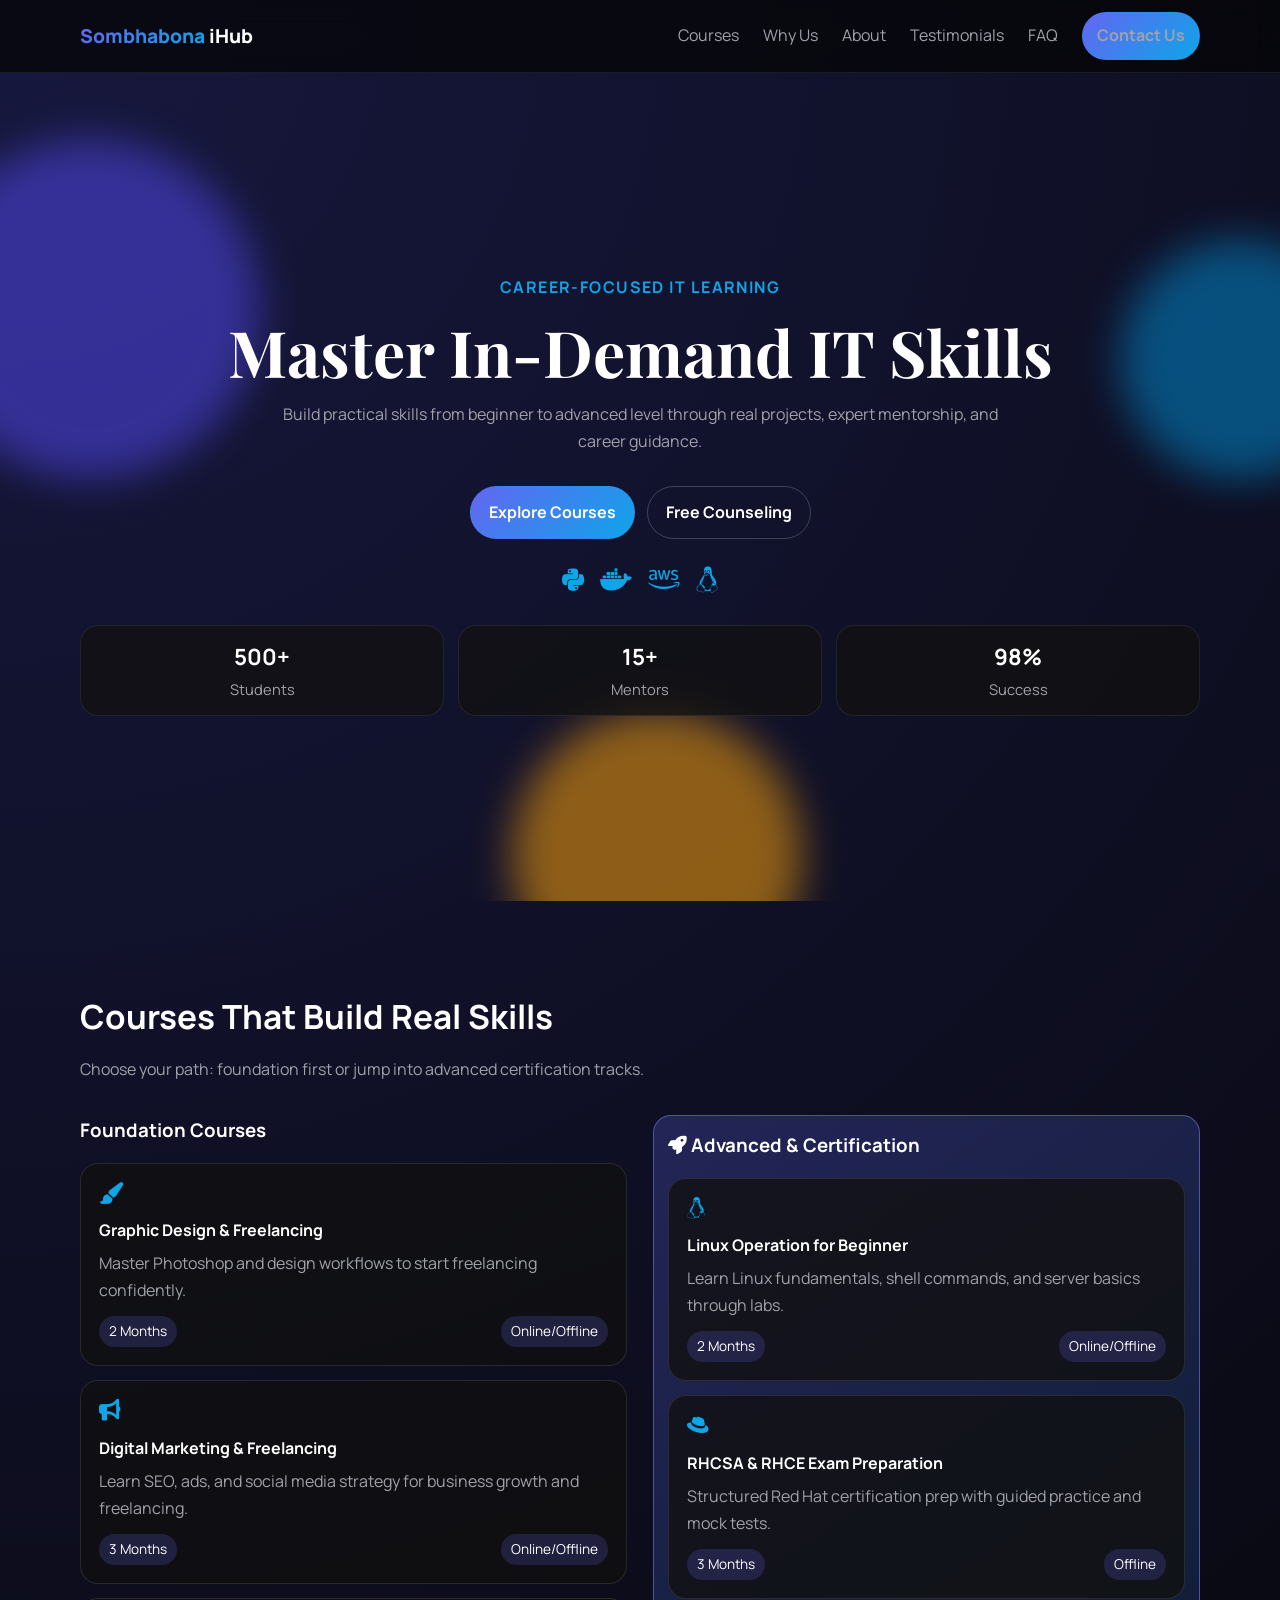
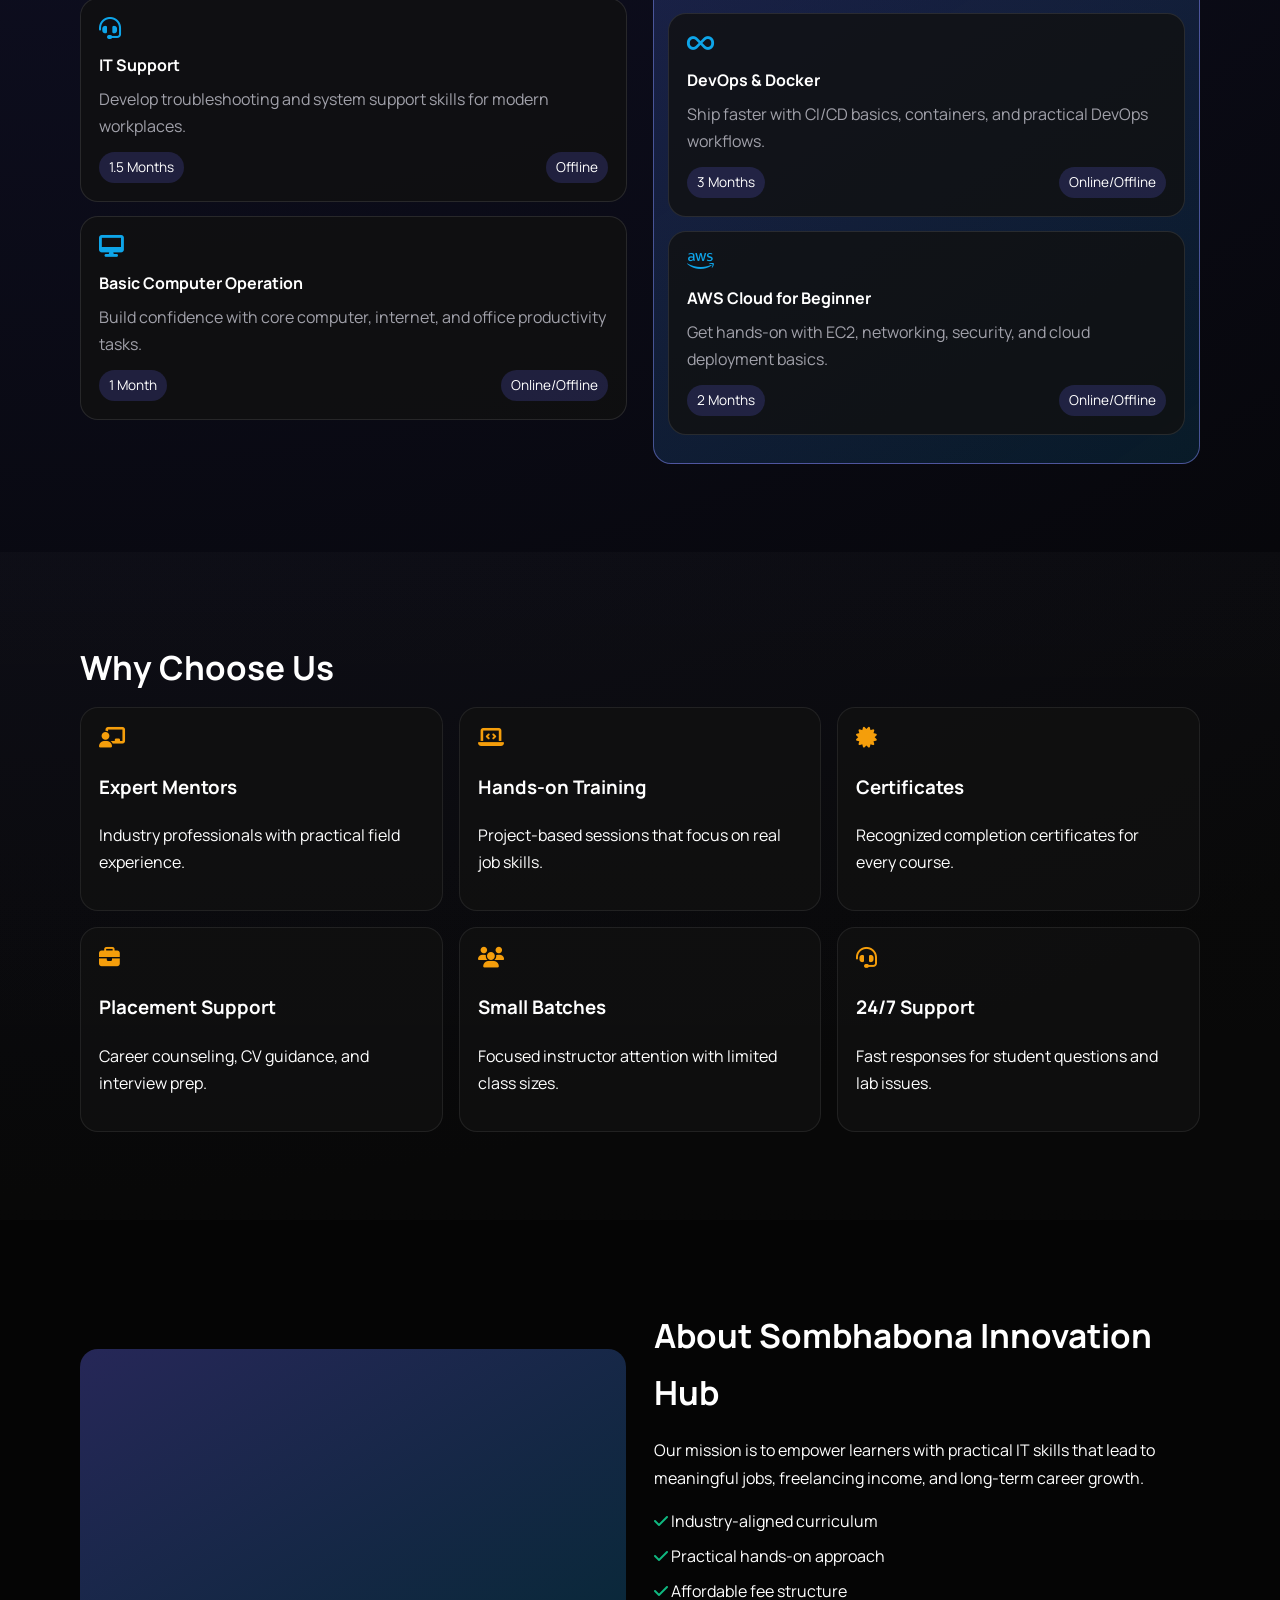
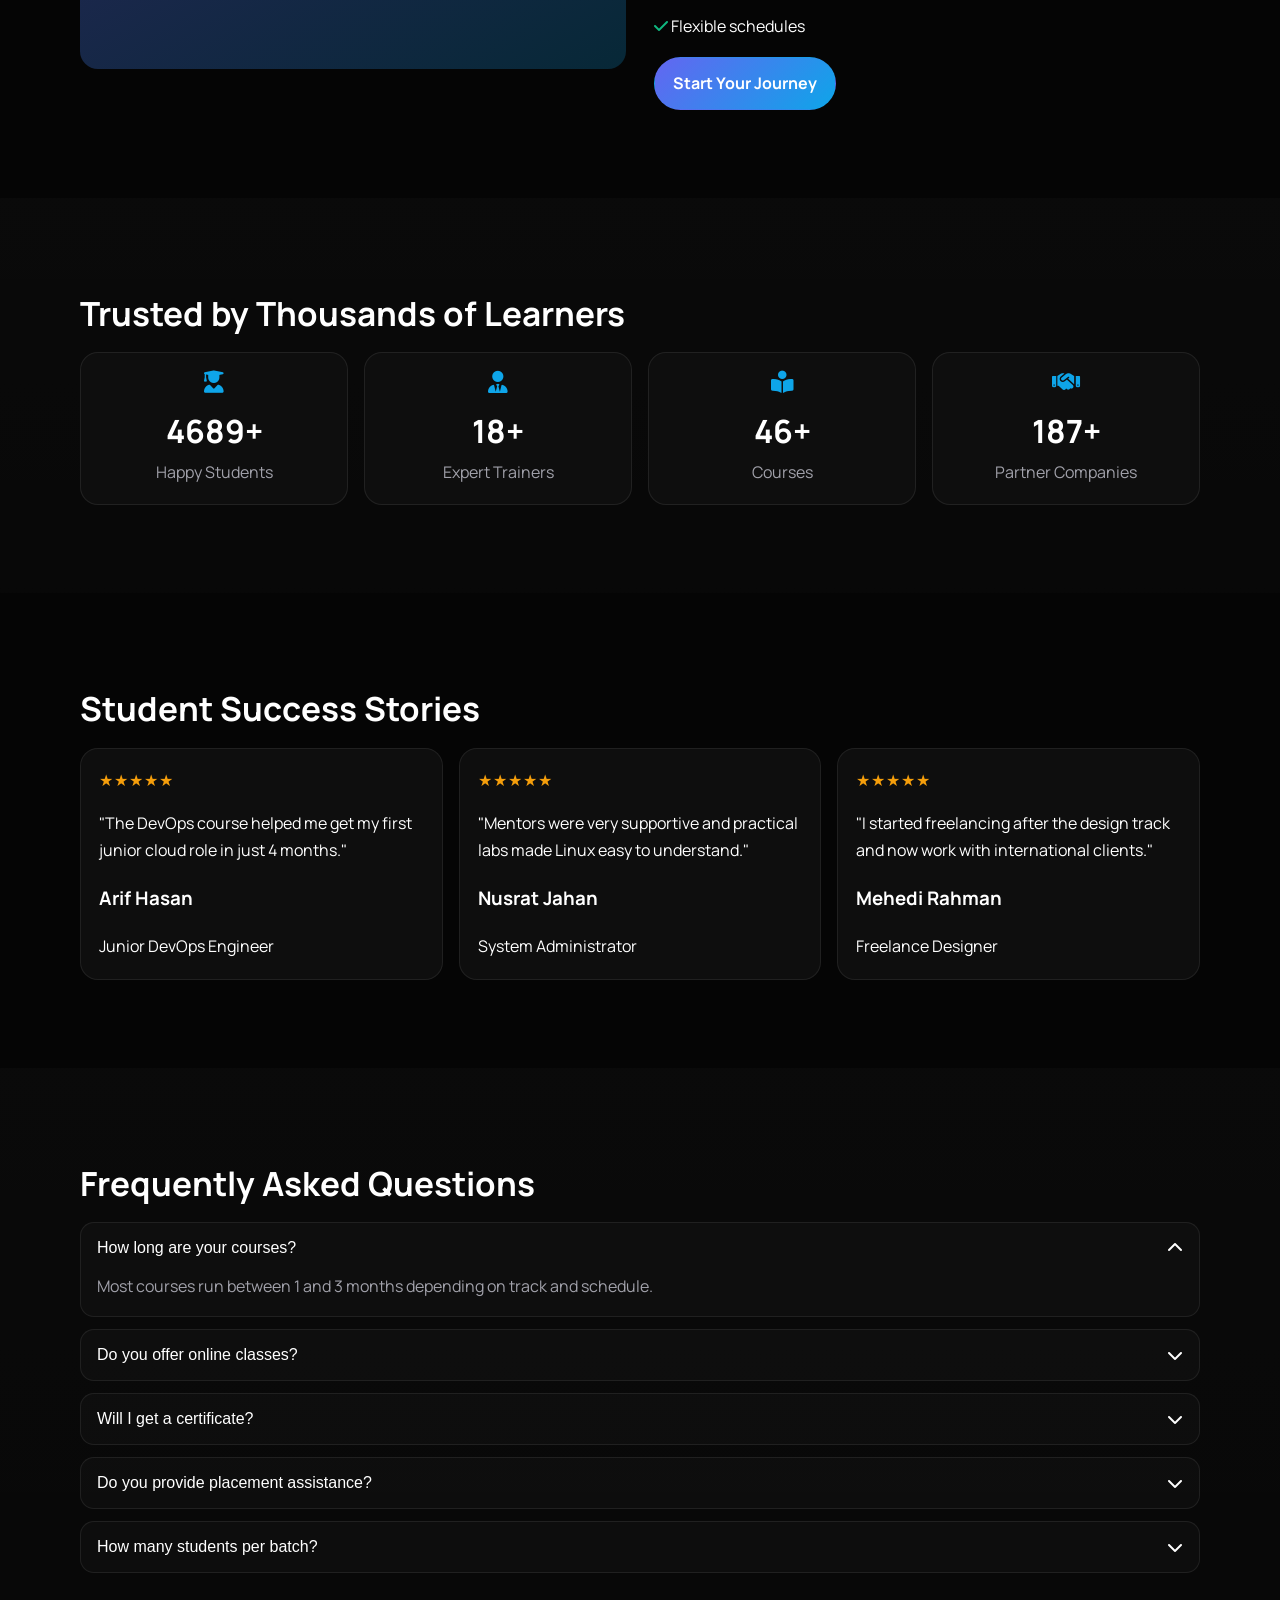
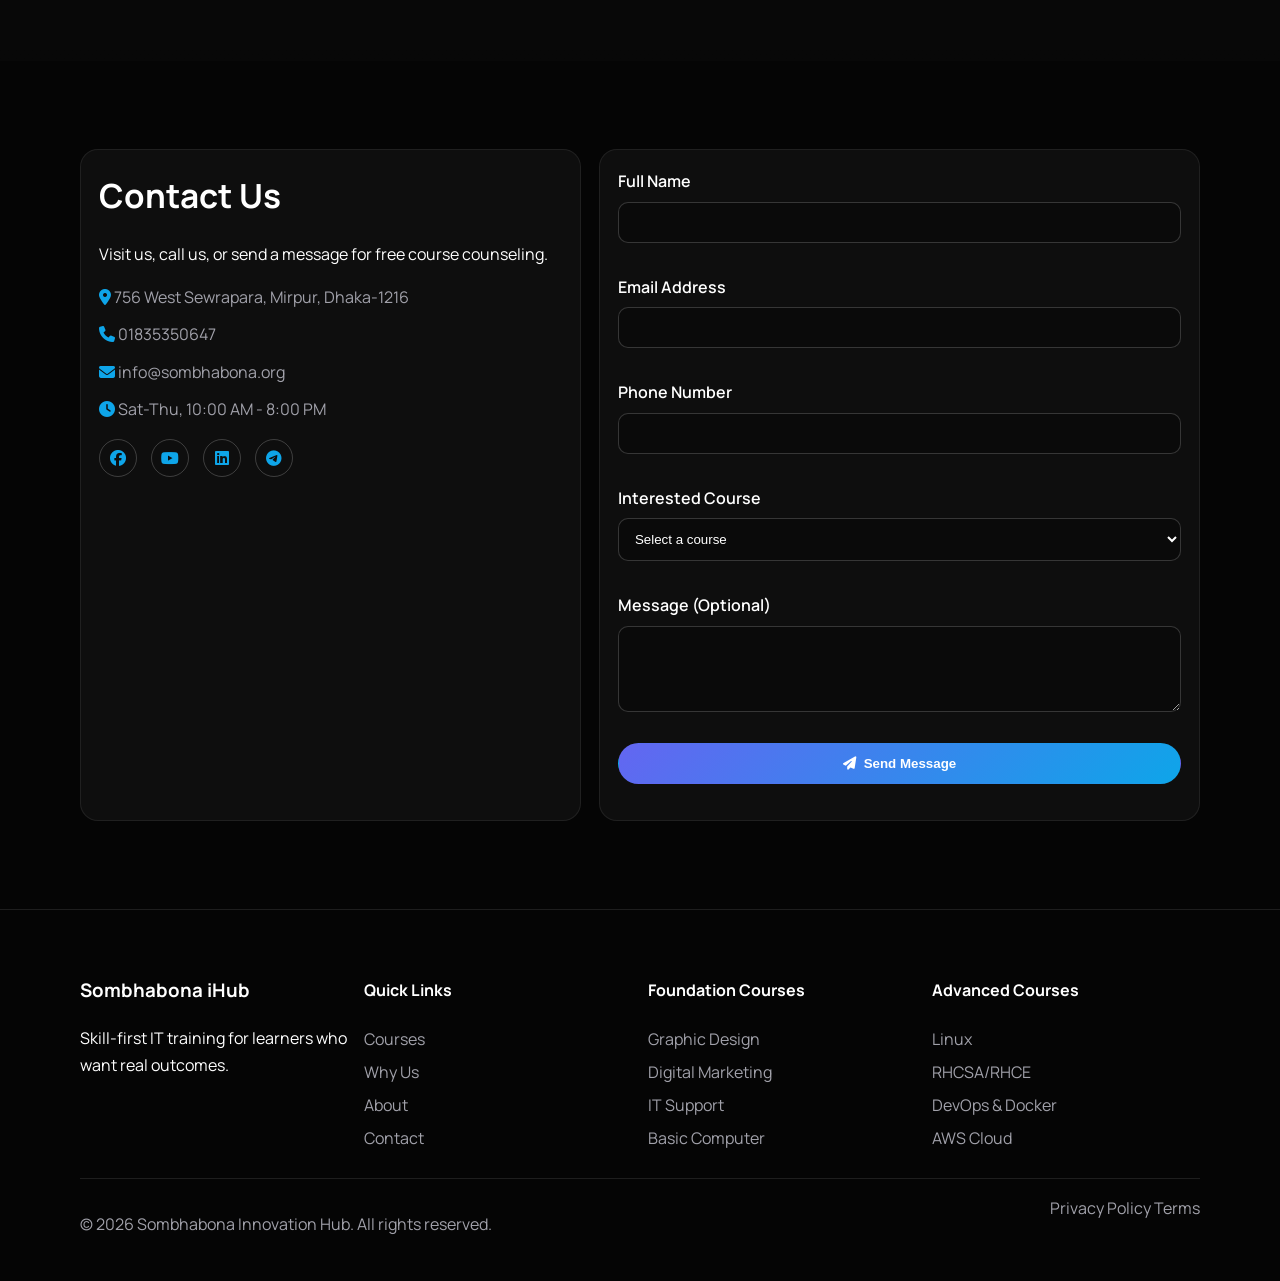
==== index.html @ c7413fd0 "Initial commit - Sombhabona Innovation Hub website" ====
<!DOCTYPE html>
<html lang="en">
  <head>
    <meta charset="UTF-8" />
    <meta name="viewport" content="width=device-width, initial-scale=1.0" />
    <title>Sombhabona Innovation Hub</title>
    <meta
      name="description"
      content="Sombhabona Innovation Hub offers foundation and advanced IT training courses with hands-on mentorship, certificates, and career support."
    />
    <meta
      name="keywords"
      content="IT training, devops course, docker course, linux, RHCSA, RHCE, AWS beginner, digital marketing, graphic design"
    />
    <meta property="og:title" content="Sombhabona Innovation Hub" />
    <meta
      property="og:description"
      content="Master in-demand IT skills with practical training and expert mentors."
    />
    <meta property="og:type" content="website" />
    <link rel="preconnect" href="https://fonts.googleapis.com" />
    <link rel="preconnect" href="https://fonts.gstatic.com" crossorigin />
    <link
      href="https://fonts.googleapis.com/css2?family=Manrope:wght@400;500;600;700;800&family=Playfair+Display:wght@700&display=swap"
      rel="stylesheet"
    />
    <link
      rel="stylesheet"
      href="https://cdnjs.cloudflare.com/ajax/libs/font-awesome/6.5.2/css/all.min.css"
      referrerpolicy="no-referrer"
    />
    <link rel="stylesheet" href="styles.css" />
  </head>
  <body>
    <a class="skip-link" href="#main-content">Skip to content</a>

    <header class="site-header" id="top">
      <nav class="navbar container" aria-label="Main navigation">
        <a class="logo" href="#top">
          <span>Sombhabona</span> iHub
        </a>

        <button class="menu-toggle" aria-label="Open menu" aria-expanded="false" aria-controls="site-menu">
          <span></span><span></span><span></span>
        </button>

        <ul class="nav-links" id="site-menu">
          <li><a href="#courses">Courses</a></li>
          <li><a href="#features">Why Us</a></li>
          <li><a href="#about">About</a></li>
          <li><a href="#testimonials">Testimonials</a></li>
          <li><a href="#faq">FAQ</a></li>
          <li><a href="#contact" class="btn btn-small">Contact Us</a></li>
        </ul>
      </nav>
    </header>

    <main id="main-content">
      <section class="hero section">
        <div class="orb orb-a"></div>
        <div class="orb orb-b"></div>
        <div class="orb orb-c"></div>

        <div class="container hero-content reveal">
          <p class="eyebrow">Career-Focused IT Learning</p>
          <h1>Master In-Demand IT Skills</h1>
          <p class="hero-text">
            Build practical skills from beginner to advanced level through real projects,
            expert mentorship, and career guidance.
          </p>

          <div class="hero-actions">
            <a href="#courses" class="btn">Explore Courses</a>
            <a href="#contact" class="btn btn-ghost">Free Counseling</a>
          </div>

          <div class="hero-icons" aria-hidden="true">
            <i class="fa-brands fa-python"></i>
            <i class="fa-brands fa-docker"></i>
            <i class="fa-brands fa-aws"></i>
            <i class="fa-brands fa-linux"></i>
          </div>

          <div class="stats-strip">
            <article><strong>500+</strong><span>Students</span></article>
            <article><strong>15+</strong><span>Mentors</span></article>
            <article><strong>98%</strong><span>Success</span></article>
          </div>
        </div>
      </section>

      <section id="courses" class="section">
        <div class="container reveal">
          <h2 class="section-title">Courses That Build Real Skills</h2>
          <p class="section-subtitle">Choose your path: foundation first or jump into advanced certification tracks.</p>

          <div class="course-grid">
            <div class="course-column">
              <h3>Foundation Courses</h3>

              <article class="course-card">
                <i class="fa-solid fa-paintbrush"></i>
                <h4>Graphic Design & Freelancing</h4>
                <p>Master Photoshop and design workflows to start freelancing confidently.</p>
                <div class="meta"><span>2 Months</span><span>Online/Offline</span></div>
              </article>

              <article class="course-card">
                <i class="fa-solid fa-bullhorn"></i>
                <h4>Digital Marketing & Freelancing</h4>
                <p>Learn SEO, ads, and social media strategy for business growth and freelancing.</p>
                <div class="meta"><span>3 Months</span><span>Online/Offline</span></div>
              </article>

              <article class="course-card">
                <i class="fa-solid fa-headset"></i>
                <h4>IT Support</h4>
                <p>Develop troubleshooting and system support skills for modern workplaces.</p>
                <div class="meta"><span>1.5 Months</span><span>Offline</span></div>
              </article>

              <article class="course-card">
                <i class="fa-solid fa-desktop"></i>
                <h4>Basic Computer Operation</h4>
                <p>Build confidence with core computer, internet, and office productivity tasks.</p>
                <div class="meta"><span>1 Month</span><span>Online/Offline</span></div>
              </article>
            </div>

            <div class="course-column premium">
              <h3><i class="fa-solid fa-rocket"></i> Advanced & Certification</h3>

              <article class="course-card">
                <i class="fa-brands fa-linux"></i>
                <h4>Linux Operation for Beginner</h4>
                <p>Learn Linux fundamentals, shell commands, and server basics through labs.</p>
                <div class="meta"><span>2 Months</span><span>Online/Offline</span></div>
              </article>

              <article class="course-card">
                <i class="fa-brands fa-redhat"></i>
                <h4>RHCSA & RHCE Exam Preparation</h4>
                <p>Structured Red Hat certification prep with guided practice and mock tests.</p>
                <div class="meta"><span>3 Months</span><span>Offline</span></div>
              </article>

              <article class="course-card">
                <i class="fa-solid fa-infinity"></i>
                <h4>DevOps & Docker</h4>
                <p>Ship faster with CI/CD basics, containers, and practical DevOps workflows.</p>
                <div class="meta"><span>3 Months</span><span>Online/Offline</span></div>
              </article>

              <article class="course-card">
                <i class="fa-brands fa-aws"></i>
                <h4>AWS Cloud for Beginner</h4>
                <p>Get hands-on with EC2, networking, security, and cloud deployment basics.</p>
                <div class="meta"><span>2 Months</span><span>Online/Offline</span></div>
              </article>
            </div>
          </div>
        </div>
      </section>

      <section id="features" class="section section-alt">
        <div class="container reveal">
          <h2 class="section-title">Why Choose Us</h2>
          <div class="feature-grid">
            <article class="feature-card"><i class="fa-solid fa-chalkboard-user"></i><h3>Expert Mentors</h3><p>Industry professionals with practical field experience.</p></article>
            <article class="feature-card"><i class="fa-solid fa-laptop-code"></i><h3>Hands-on Training</h3><p>Project-based sessions that focus on real job skills.</p></article>
            <article class="feature-card"><i class="fa-solid fa-certificate"></i><h3>Certificates</h3><p>Recognized completion certificates for every course.</p></article>
            <article class="feature-card"><i class="fa-solid fa-briefcase"></i><h3>Placement Support</h3><p>Career counseling, CV guidance, and interview prep.</p></article>
            <article class="feature-card"><i class="fa-solid fa-users"></i><h3>Small Batches</h3><p>Focused instructor attention with limited class sizes.</p></article>
            <article class="feature-card"><i class="fa-solid fa-headset"></i><h3>24/7 Support</h3><p>Fast responses for student questions and lab issues.</p></article>
          </div>
        </div>
      </section>

      <section id="about" class="section">
        <div class="container about-grid reveal">
          <div class="about-media" aria-hidden="true">
            <div class="about-block"></div>
          </div>
          <div>
            <h2 class="section-title">About Sombhabona Innovation Hub</h2>
            <p>
              Our mission is to empower learners with practical IT skills that lead to
              meaningful jobs, freelancing income, and long-term career growth.
            </p>
            <ul class="checks">
              <li><i class="fa-solid fa-check"></i> Industry-aligned curriculum</li>
              <li><i class="fa-solid fa-check"></i> Practical hands-on approach</li>
              <li><i class="fa-solid fa-check"></i> Affordable fee structure</li>
              <li><i class="fa-solid fa-check"></i> Flexible schedules</li>
            </ul>
            <a href="#contact" class="btn">Start Your Journey</a>
          </div>
        </div>
      </section>

      <section class="section section-alt">
        <div class="container reveal">
          <h2 class="section-title">Trusted by Thousands of Learners</h2>
          <div class="counter-grid">
            <article><i class="fa-solid fa-user-graduate"></i><strong data-target="5000">0</strong><span>Happy Students</span></article>
            <article><i class="fa-solid fa-user-tie"></i><strong data-target="20">0</strong><span>Expert Trainers</span></article>
            <article><i class="fa-solid fa-book-open-reader"></i><strong data-target="50">0</strong><span>Courses</span></article>
            <article><i class="fa-solid fa-handshake"></i><strong data-target="200">0</strong><span>Partner Companies</span></article>
          </div>
        </div>
      </section>

      <section id="testimonials" class="section">
        <div class="container reveal">
          <h2 class="section-title">Student Success Stories</h2>
          <div class="testimonial-grid">
            <article class="testimonial-card">
              <div class="stars">★★★★★</div>
              <p>"The DevOps course helped me get my first junior cloud role in just 4 months."</p>
              <h3>Arif Hasan</h3>
              <span>Junior DevOps Engineer</span>
            </article>
            <article class="testimonial-card">
              <div class="stars">★★★★★</div>
              <p>"Mentors were very supportive and practical labs made Linux easy to understand."</p>
              <h3>Nusrat Jahan</h3>
              <span>System Administrator</span>
            </article>
            <article class="testimonial-card">
              <div class="stars">★★★★★</div>
              <p>"I started freelancing after the design track and now work with international clients."</p>
              <h3>Mehedi Rahman</h3>
              <span>Freelance Designer</span>
            </article>
          </div>
        </div>
      </section>

      <section id="faq" class="section section-alt">
        <div class="container reveal">
          <h2 class="section-title">Frequently Asked Questions</h2>
          <div class="faq-list">
            <article class="faq-item open">
              <button class="faq-question" aria-expanded="true">How long are your courses?<i class="fa-solid fa-chevron-down"></i></button>
              <div class="faq-answer"><p>Most courses run between 1 and 3 months depending on track and schedule.</p></div>
            </article>
            <article class="faq-item">
              <button class="faq-question" aria-expanded="false">Do you offer online classes?<i class="fa-solid fa-chevron-down"></i></button>
              <div class="faq-answer"><p>Yes. Most courses are available in both online and offline modes.</p></div>
            </article>
            <article class="faq-item">
              <button class="faq-question" aria-expanded="false">Will I get a certificate?<i class="fa-solid fa-chevron-down"></i></button>
              <div class="faq-answer"><p>Yes, every learner receives a course completion certificate.</p></div>
            </article>
            <article class="faq-item">
              <button class="faq-question" aria-expanded="false">Do you provide placement assistance?<i class="fa-solid fa-chevron-down"></i></button>
              <div class="faq-answer"><p>Yes. We provide career mentoring, CV help, and interview preparation.</p></div>
            </article>
            <article class="faq-item">
              <button class="faq-question" aria-expanded="false">How many students per batch?<i class="fa-solid fa-chevron-down"></i></button>
              <div class="faq-answer"><p>We keep small batches so each student gets direct mentor support.</p></div>
            </article>
          </div>
        </div>
      </section>

      <section id="contact" class="section">
        <div class="container contact-grid reveal">
          <aside class="contact-info">
            <h2 class="section-title">Contact Us</h2>
            <p>Visit us, call us, or send a message for free course counseling.</p>
            <ul>
              <li><i class="fa-solid fa-location-dot"></i> 756 West Sewrapara, Mirpur, Dhaka-1216</li>
              <li><i class="fa-solid fa-phone"></i> 01835350647</li>
              <li><i class="fa-solid fa-envelope"></i> info@sombhabona.org</li>
              <li><i class="fa-solid fa-clock"></i> Sat-Thu, 10:00 AM - 8:00 PM</li>
            </ul>
            <div class="socials">
              <a href="#" aria-label="Facebook"><i class="fa-brands fa-facebook"></i></a>
              <a href="#" aria-label="YouTube"><i class="fa-brands fa-youtube"></i></a>
              <a href="#" aria-label="LinkedIn"><i class="fa-brands fa-linkedin"></i></a>
              <a href="#" aria-label="Telegram"><i class="fa-brands fa-telegram"></i></a>
            </div>
          </aside>

          <form id="contactForm" class="contact-form" action="contact.php" method="post" novalidate>
            <div class="field">
              <label for="fullName">Full Name</label>
              <input id="fullName" name="fullName" type="text" required />
              <small class="error"></small>
            </div>

            <div class="field">
              <label for="email">Email Address</label>
              <input id="email" name="email" type="email" required />
              <small class="error"></small>
            </div>

            <div class="field">
              <label for="phone">Phone Number</label>
              <input id="phone" name="phone" type="tel" required />
              <small class="error"></small>
            </div>

            <div class="field">
              <label for="course">Interested Course</label>
              <select id="course" name="course" required>
                <option value="">Select a course</option>
                <optgroup label="Foundation">
                  <option>Graphic Design & Freelancing</option>
                  <option>Digital Marketing & Freelancing</option>
                  <option>IT Support</option>
                  <option>Basic Computer Operation</option>
                </optgroup>
                <optgroup label="Advanced & Certification">
                  <option>Linux Operation for Beginner</option>
                  <option>RHCSA & RHCE Exam Preparation</option>
                  <option>DevOps & Docker</option>
                  <option>AWS Cloud for Beginner</option>
                </optgroup>
              </select>
              <small class="error"></small>
            </div>

            <div class="field">
              <label for="message">Message (Optional)</label>
              <textarea id="message" name="message" rows="4"></textarea>
              <small class="error"></small>
            </div>

            <button type="submit" class="btn submit-btn">
              <i class="fa-solid fa-paper-plane"></i>
              <span>Send Message</span>
            </button>
            <p class="form-status" role="status" aria-live="polite"></p>
          </form>
        </div>
      </section>
    </main>

    <footer class="site-footer">
      <div class="container footer-grid">
        <div>
          <h3>Sombhabona iHub</h3>
          <p>Skill-first IT training for learners who want real outcomes.</p>
        </div>
        <div>
          <h4>Quick Links</h4>
          <a href="#courses">Courses</a><a href="#features">Why Us</a><a href="#about">About</a><a href="#contact">Contact</a>
        </div>
        <div>
          <h4>Foundation Courses</h4>
          <a href="#courses">Graphic Design</a><a href="#courses">Digital Marketing</a><a href="#courses">IT Support</a><a href="#courses">Basic Computer</a>
        </div>
        <div>
          <h4>Advanced Courses</h4>
          <a href="#courses">Linux</a><a href="#courses">RHCSA/RHCE</a><a href="#courses">DevOps & Docker</a><a href="#courses">AWS Cloud</a>
        </div>
      </div>
      <div class="footer-bottom container">
        <p>© 2026 Sombhabona Innovation Hub. All rights reserved.</p>
        <div><a href="#">Privacy Policy</a> <a href="#">Terms</a></div>
      </div>
    </footer>

    <script src="script.js"></script>
  </body>
</html>
---- styles.css ----
:root {
  --primary: #6366f1;
  --primary-light: #818cf8;
  --secondary: #0ea5e9;
  --accent: #f59e0b;
  --bg-dark: #0a0a0a;
  --bg-darker: #050505;
  --bg-card: #111111;
  --text-primary: #ffffff;
  --text-secondary: #a1a1aa;
  --success: #10b981;
  --danger: #ef4444;
  --radius: 18px;
  --shadow: 0 20px 60px rgba(14, 165, 233, 0.15);
}

* {
  box-sizing: border-box;
}

html {
  scroll-behavior: smooth;
}

body {
  margin: 0;
  font-family: "Manrope", sans-serif;
  background: radial-gradient(circle at top left, #17183e 0%, var(--bg-darker) 45%),
    radial-gradient(circle at 80% 20%, #08354a 0%, transparent 40%), var(--bg-dark);
  color: var(--text-primary);
  line-height: 1.7;
}

img {
  max-width: 100%;
}

a {
  color: inherit;
  text-decoration: none;
}

.container {
  width: min(1120px, 92%);
  margin: 0 auto;
}

.section {
  padding: 88px 0;
}

.section-alt {
  background: linear-gradient(180deg, rgba(255, 255, 255, 0.02), rgba(255, 255, 255, 0.01));
}

.section-title {
  font-size: clamp(1.6rem, 2.6vw, 2.6rem);
  margin: 0 0 10px;
}

.section-subtitle {
  color: var(--text-secondary);
  margin: 0 0 32px;
}

.skip-link {
  position: absolute;
  left: -999px;
  top: -999px;
}

.skip-link:focus {
  left: 16px;
  top: 16px;
  background: var(--secondary);
  color: #021018;
  padding: 8px 12px;
  border-radius: 8px;
}

.site-header {
  position: sticky;
  top: 0;
  z-index: 999;
  backdrop-filter: blur(12px);
  background: rgba(5, 5, 5, 0.72);
  border-bottom: 1px solid rgba(255, 255, 255, 0.08);
}

.navbar {
  display: flex;
  justify-content: space-between;
  align-items: center;
  min-height: 72px;
}

.logo {
  font-weight: 800;
  font-size: 1.2rem;
}

.logo span {
  background: linear-gradient(135deg, var(--primary), var(--secondary));
  -webkit-background-clip: text;
  background-clip: text;
  color: transparent;
}

.nav-links {
  list-style: none;
  display: flex;
  gap: 24px;
  align-items: center;
  margin: 0;
  padding: 0;
}

.nav-links a {
  color: var(--text-secondary);
  transition: color 0.25s ease;
}

.nav-links a:hover,
.nav-links a.active {
  color: var(--text-primary);
}

.btn {
  display: inline-flex;
  align-items: center;
  justify-content: center;
  gap: 8px;
  border: 1px solid transparent;
  background: linear-gradient(135deg, var(--primary), var(--secondary));
  color: #fff;
  padding: 12px 18px;
  border-radius: 999px;
  font-weight: 700;
  transition: transform 0.25s ease, box-shadow 0.25s ease;
}

.btn:hover {
  transform: translateY(-2px);
  box-shadow: var(--shadow);
}

.btn-ghost {
  background: transparent;
  border-color: rgba(255, 255, 255, 0.2);
}

.btn-small {
  padding: 9px 14px;
  color: #fff;
}

.menu-toggle {
  display: none;
  flex-direction: column;
  gap: 5px;
  background: none;
  border: 0;
}

.menu-toggle span {
  width: 26px;
  height: 2px;
  background: #fff;
}

.hero {
  position: relative;
  overflow: clip;
  min-height: calc(100vh - 72px);
  display: grid;
  place-items: center;
}

.hero-content {
  text-align: center;
  position: relative;
  z-index: 2;
}

.eyebrow {
  text-transform: uppercase;
  letter-spacing: 0.09em;
  color: var(--secondary);
  font-weight: 700;
}

.hero h1 {
  margin: 0;
  font-size: clamp(2.1rem, 5vw, 4.1rem);
  line-height: 1.1;
  font-family: "Playfair Display", serif;
}

.hero-text {
  max-width: 760px;
  margin: 14px auto 30px;
  color: var(--text-secondary);
}

.hero-actions {
  display: flex;
  justify-content: center;
  flex-wrap: wrap;
  gap: 12px;
}

.hero-icons {
  margin-top: 28px;
  display: inline-flex;
  gap: 16px;
  color: var(--secondary);
  font-size: 1.6rem;
  animation: float 4s ease-in-out infinite;
}

.stats-strip {
  margin-top: 28px;
  display: grid;
  gap: 14px;
  grid-template-columns: repeat(3, minmax(90px, 1fr));
}

.stats-strip article {
  background: rgba(17, 17, 17, 0.78);
  border: 1px solid rgba(255, 255, 255, 0.08);
  border-radius: var(--radius);
  padding: 12px;
}

.stats-strip strong {
  display: block;
  font-size: 1.4rem;
}

.stats-strip span {
  color: var(--text-secondary);
  font-size: 0.92rem;
}

.orb {
  position: absolute;
  border-radius: 999px;
  filter: blur(20px);
  opacity: 0.55;
  pointer-events: none;
}

.orb-a {
  width: 340px;
  height: 340px;
  background: #4f46e5;
  top: 8%;
  left: -80px;
  animation: pulse 7s infinite;
}

.orb-b {
  width: 240px;
  height: 240px;
  background: #0284c7;
  right: -80px;
  top: 20%;
  animation: pulse 8s infinite;
}

.orb-c {
  width: 290px;
  height: 290px;
  background: #f59e0b;
  bottom: -100px;
  left: 40%;
  animation: pulse 9s infinite;
}

.course-grid {
  display: grid;
  gap: 26px;
  grid-template-columns: repeat(2, minmax(0, 1fr));
}

.course-column h3 {
  margin: 0 0 16px;
}

.course-card {
  background: rgba(17, 17, 17, 0.8);
  border: 1px solid rgba(255, 255, 255, 0.1);
  border-radius: var(--radius);
  padding: 18px;
  margin-bottom: 14px;
  transition: transform 0.3s ease, border-color 0.3s ease;
}

.course-card:hover {
  transform: translateY(-5px);
  border-color: rgba(14, 165, 233, 0.7);
}

.course-card i {
  color: var(--secondary);
  font-size: 1.35rem;
}

.course-card h4 {
  margin: 8px 0 6px;
}

.course-card p {
  margin: 0;
  color: var(--text-secondary);
}

.meta {
  margin-top: 12px;
  display: flex;
  justify-content: space-between;
  gap: 10px;
}

.meta span {
  font-size: 0.85rem;
  background: rgba(99, 102, 241, 0.2);
  border-radius: 999px;
  padding: 4px 10px;
}

.premium {
  padding: 14px;
  border-radius: var(--radius);
  background: linear-gradient(145deg, rgba(99, 102, 241, 0.25), rgba(14, 165, 233, 0.12));
  border: 1px solid rgba(129, 140, 248, 0.5);
}

.feature-grid,
.testimonial-grid,
.counter-grid,
.footer-grid {
  display: grid;
  gap: 16px;
}

.feature-grid {
  grid-template-columns: repeat(3, minmax(0, 1fr));
}

.feature-card,
.testimonial-card,
.counter-grid article,
.contact-info,
.contact-form {
  background: rgba(17, 17, 17, 0.8);
  border: 1px solid rgba(255, 255, 255, 0.08);
  border-radius: var(--radius);
  padding: 18px;
}

.feature-card:hover,
.testimonial-card:hover {
  box-shadow: var(--shadow);
  transform: translateY(-4px);
}

.feature-card i {
  color: var(--accent);
  font-size: 1.3rem;
}

.about-grid {
  display: grid;
  gap: 28px;
  grid-template-columns: 1fr 1fr;
  align-items: center;
}

.about-media {
  min-height: 320px;
  border-radius: var(--radius);
  padding: 12px;
  background: linear-gradient(150deg, rgba(99, 102, 241, 0.35), rgba(14, 165, 233, 0.22));
}

.about-block {
  height: 100%;
  border-radius: calc(var(--radius) - 6px);
  background: repeating-linear-gradient(
    45deg,
    rgba(17, 17, 17, 1),
    rgba(17, 17, 17, 1) 20px,
    rgba(9, 9, 9, 1) 20px,
    rgba(9, 9, 9, 1) 40px
  );
}

.checks {
  padding: 0;
  list-style: none;
}

.checks li {
  margin: 8px 0;
}

.checks i {
  color: var(--success);
}

.counter-grid {
  grid-template-columns: repeat(4, minmax(0, 1fr));
}

.counter-grid article {
  text-align: center;
}

.counter-grid i {
  font-size: 1.4rem;
  color: var(--secondary);
}

.counter-grid strong {
  display: block;
  font-size: 2rem;
  margin-top: 6px;
}

.counter-grid span {
  color: var(--text-secondary);
}

.testimonial-grid {
  grid-template-columns: repeat(3, minmax(0, 1fr));
}

.stars {
  color: var(--accent);
  letter-spacing: 1px;
}

.faq-list {
  display: grid;
  gap: 12px;
}

.faq-item {
  border-radius: 14px;
  border: 1px solid rgba(255, 255, 255, 0.08);
  overflow: hidden;
  background: rgba(17, 17, 17, 0.65);
}

.faq-question {
  width: 100%;
  text-align: left;
  background: none;
  color: #fff;
  border: 0;
  padding: 16px;
  font-size: 1rem;
  display: flex;
  justify-content: space-between;
  align-items: center;
}

.faq-question i {
  transition: transform 0.25s ease;
}

.faq-item.open .faq-question i {
  transform: rotate(180deg);
}

.faq-answer {
  max-height: 0;
  overflow: hidden;
  transition: max-height 0.3s ease;
}

.faq-item.open .faq-answer {
  max-height: 130px;
}

.faq-answer p {
  margin: 0;
  padding: 0 16px 16px;
  color: var(--text-secondary);
}

.contact-grid {
  display: grid;
  grid-template-columns: 1fr 1.2fr;
  gap: 18px;
}

.contact-info ul {
  list-style: none;
  padding: 0;
  margin: 16px 0;
}

.contact-info li {
  margin: 10px 0;
  color: var(--text-secondary);
}

.contact-info i {
  color: var(--secondary);
}

.socials {
  display: flex;
  gap: 14px;
}

.socials a {
  width: 38px;
  height: 38px;
  display: grid;
  place-items: center;
  border-radius: 999px;
  border: 1px solid rgba(255, 255, 255, 0.2);
}

.contact-form {
  display: grid;
  gap: 10px;
}

.field {
  display: grid;
  gap: 6px;
}

.field label {
  font-weight: 600;
}

.field input,
.field select,
.field textarea {
  width: 100%;
  padding: 12px;
  border-radius: 10px;
  border: 1px solid rgba(255, 255, 255, 0.18);
  background: rgba(0, 0, 0, 0.25);
  color: #fff;
}

.field input:focus,
.field select:focus,
.field textarea:focus {
  outline: 2px solid rgba(14, 165, 233, 0.65);
  border-color: transparent;
}

.error {
  color: var(--danger);
  min-height: 1.15em;
}

.form-status {
  margin: 8px 0 0;
  font-weight: 700;
}

.form-status.ok {
  color: var(--success);
}

.form-status.fail {
  color: var(--danger);
}

.site-footer {
  padding-top: 46px;
  border-top: 1px solid rgba(255, 255, 255, 0.1);
}

.footer-grid {
  grid-template-columns: repeat(4, minmax(0, 1fr));
}

.footer-grid a {
  display: block;
  margin: 6px 0;
  color: var(--text-secondary);
}

.footer-bottom {
  border-top: 1px solid rgba(255, 255, 255, 0.1);
  margin-top: 20px;
  padding: 16px 0 26px;
  display: flex;
  justify-content: space-between;
  gap: 16px;
  flex-wrap: wrap;
  color: var(--text-secondary);
}

.reveal {
  opacity: 0;
  transform: translateY(30px);
  transition: opacity 0.7s ease, transform 0.7s ease;
}

.reveal.show {
  opacity: 1;
  transform: translateY(0);
}

@keyframes pulse {
  0%,
  100% {
    transform: scale(1);
  }
  50% {
    transform: scale(1.12);
  }
}

@keyframes float {
  0%,
  100% {
    transform: translateY(0);
  }
  50% {
    transform: translateY(-8px);
  }
}

@media (max-width: 992px) {
  .course-grid,
  .feature-grid,
  .testimonial-grid,
  .counter-grid,
  .footer-grid,
  .contact-grid,
  .about-grid {
    grid-template-columns: 1fr 1fr;
  }
}

@media (max-width: 768px) {
  .menu-toggle {
    display: flex;
  }

  .nav-links {
    position: fixed;
    top: 72px;
    right: 0;
    width: min(320px, 80vw);
    height: calc(100vh - 72px);
    background: #090909;
    border-left: 1px solid rgba(255, 255, 255, 0.1);
    display: grid;
    align-content: start;
    gap: 8px;
    padding: 16px;
    transform: translateX(100%);
    transition: transform 0.3s ease;
  }

  .nav-links.open {
    transform: translateX(0);
  }

  .course-grid,
  .feature-grid,
  .testimonial-grid,
  .counter-grid,
  .footer-grid,
  .contact-grid,
  .about-grid {
    grid-template-columns: 1fr;
  }

  .section {
    padding: 70px 0;
  }
}

@media (prefers-reduced-motion: reduce) {
  *,
  *::before,
  *::after {
    animation: none !important;
    transition: none !important;
    scroll-behavior: auto !important;
  }
}
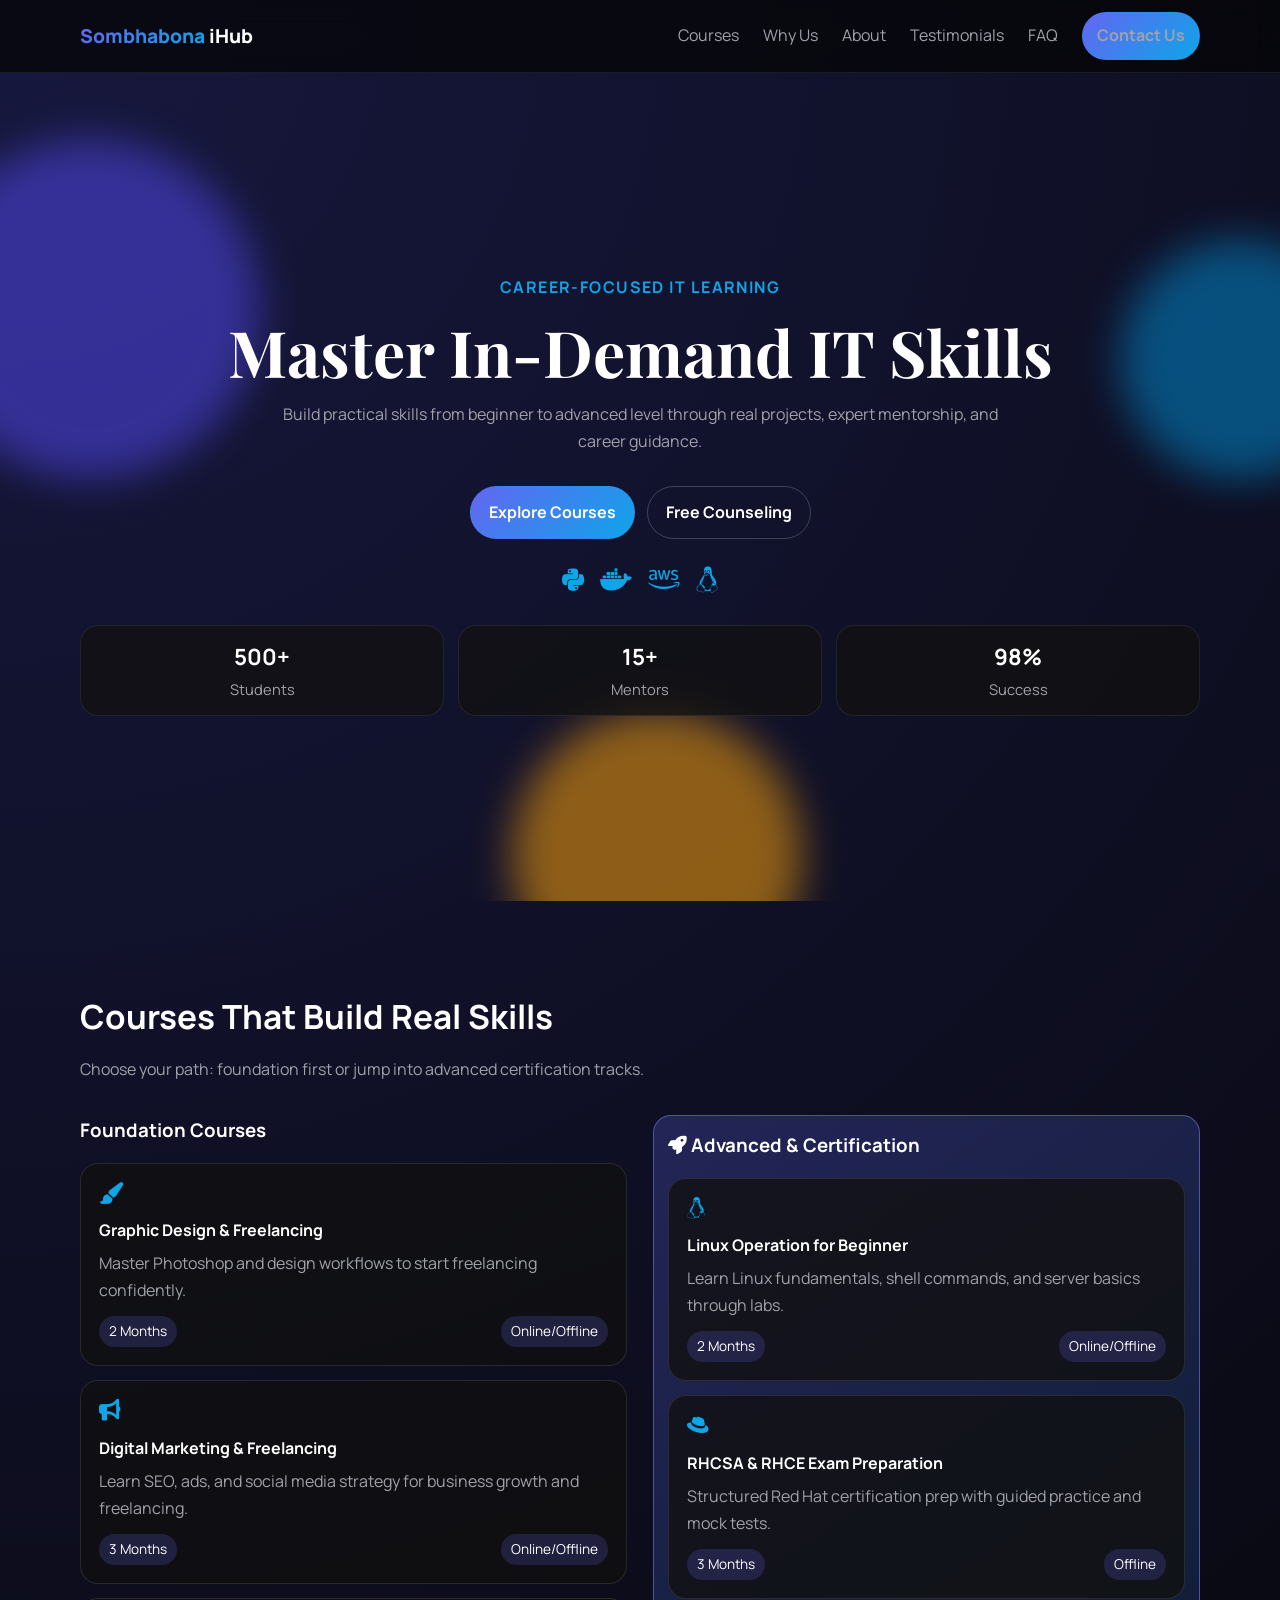
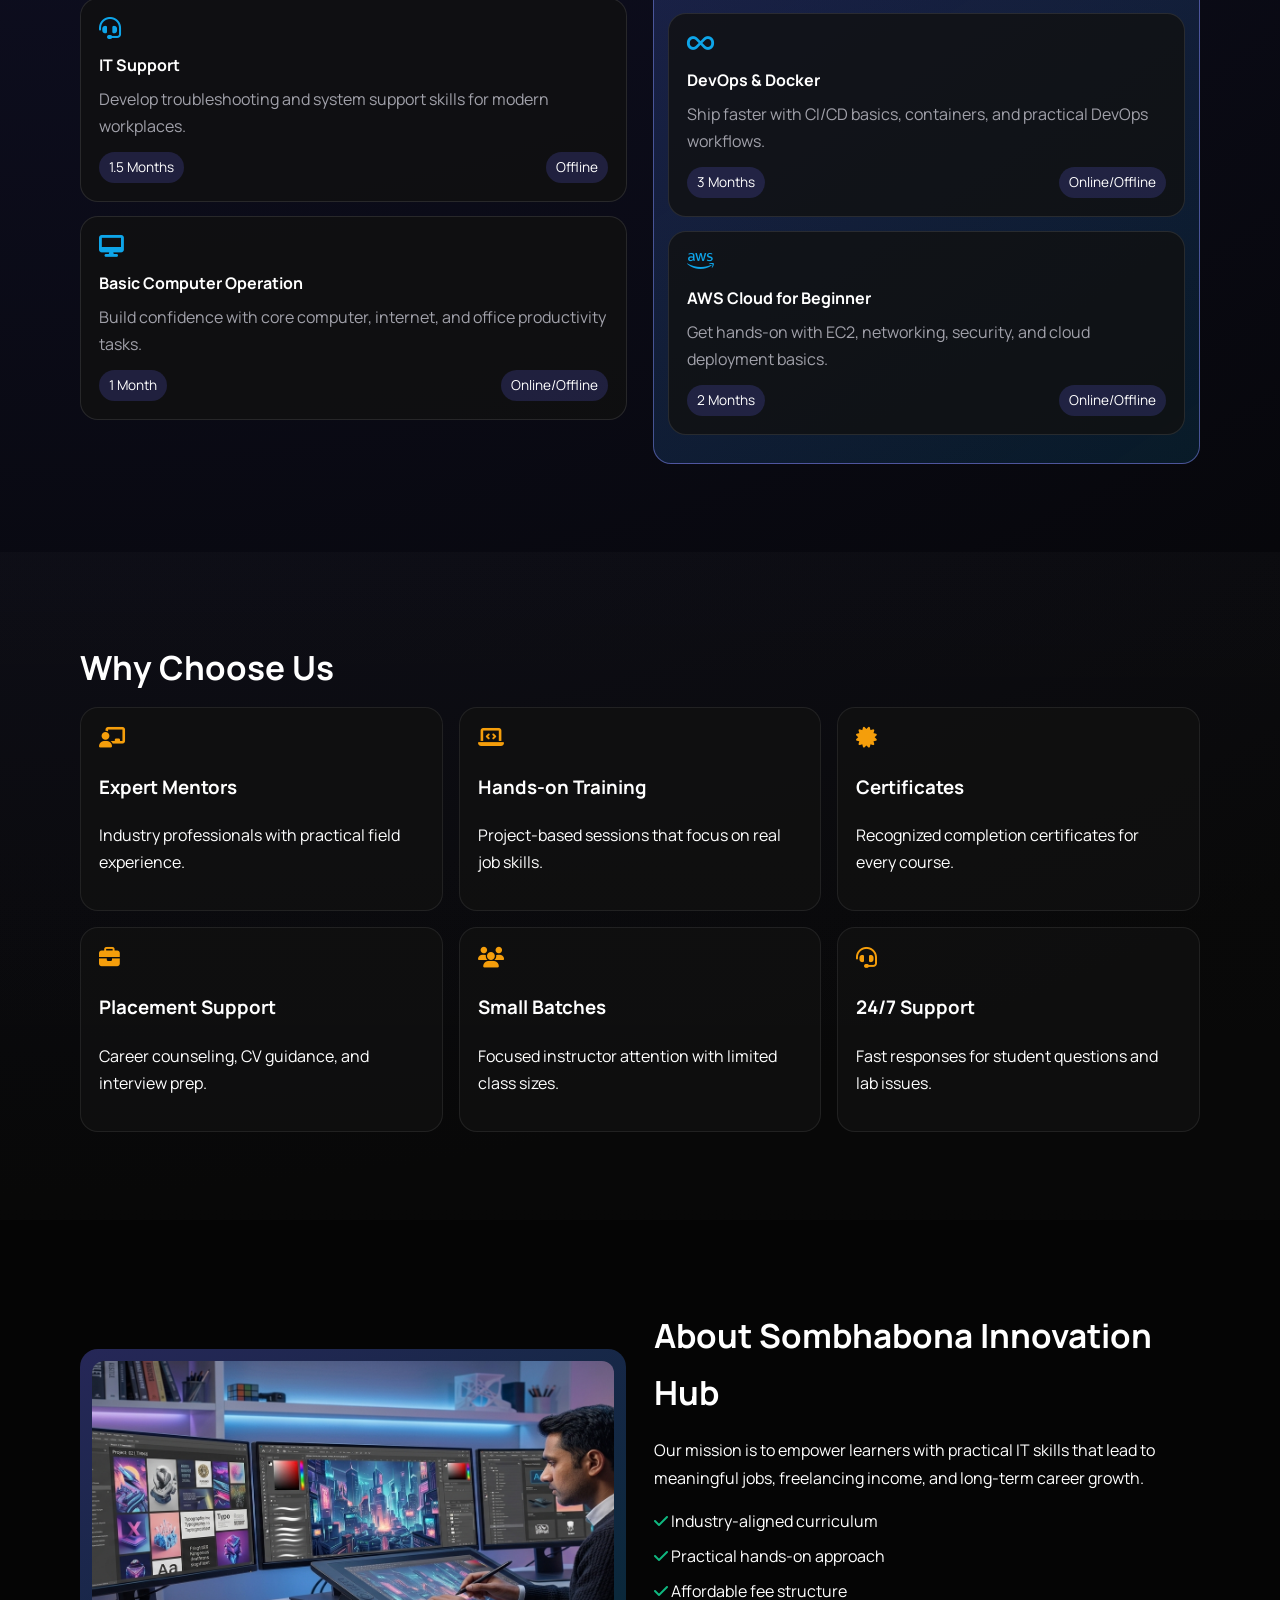
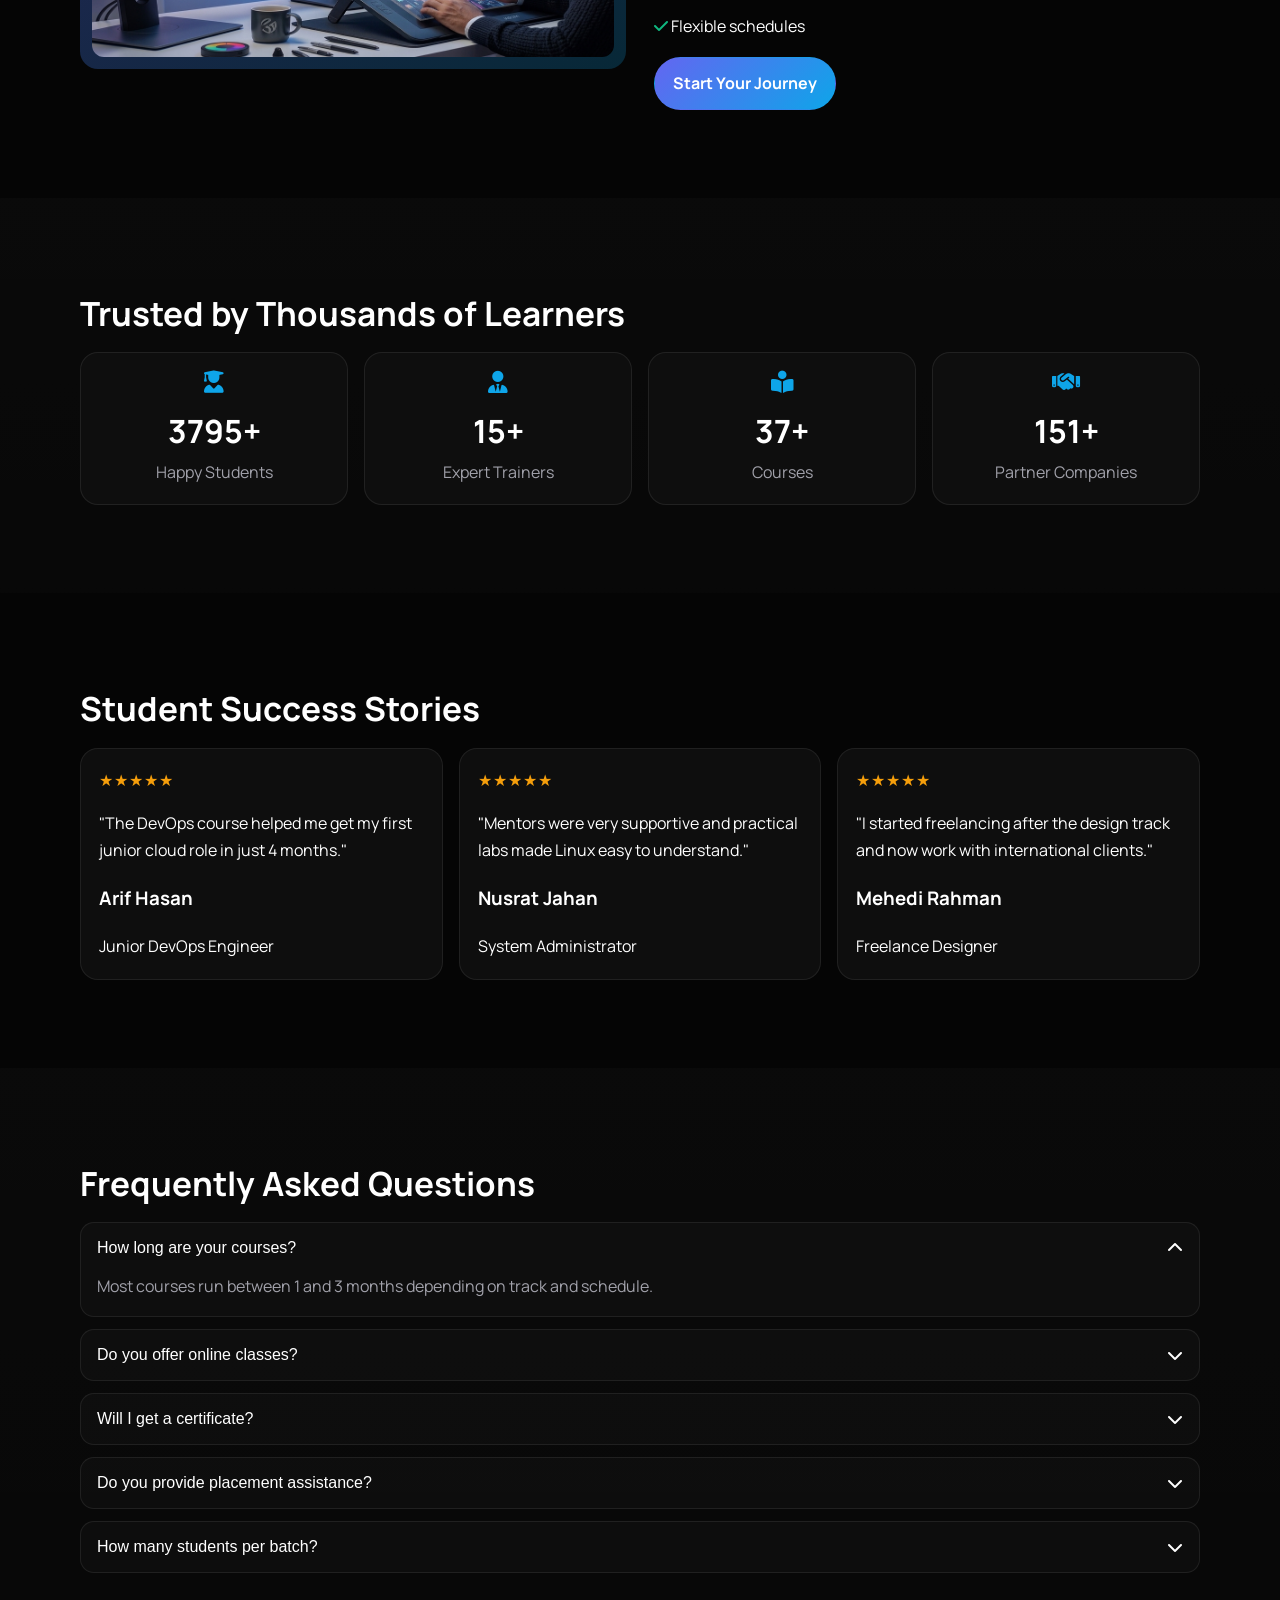
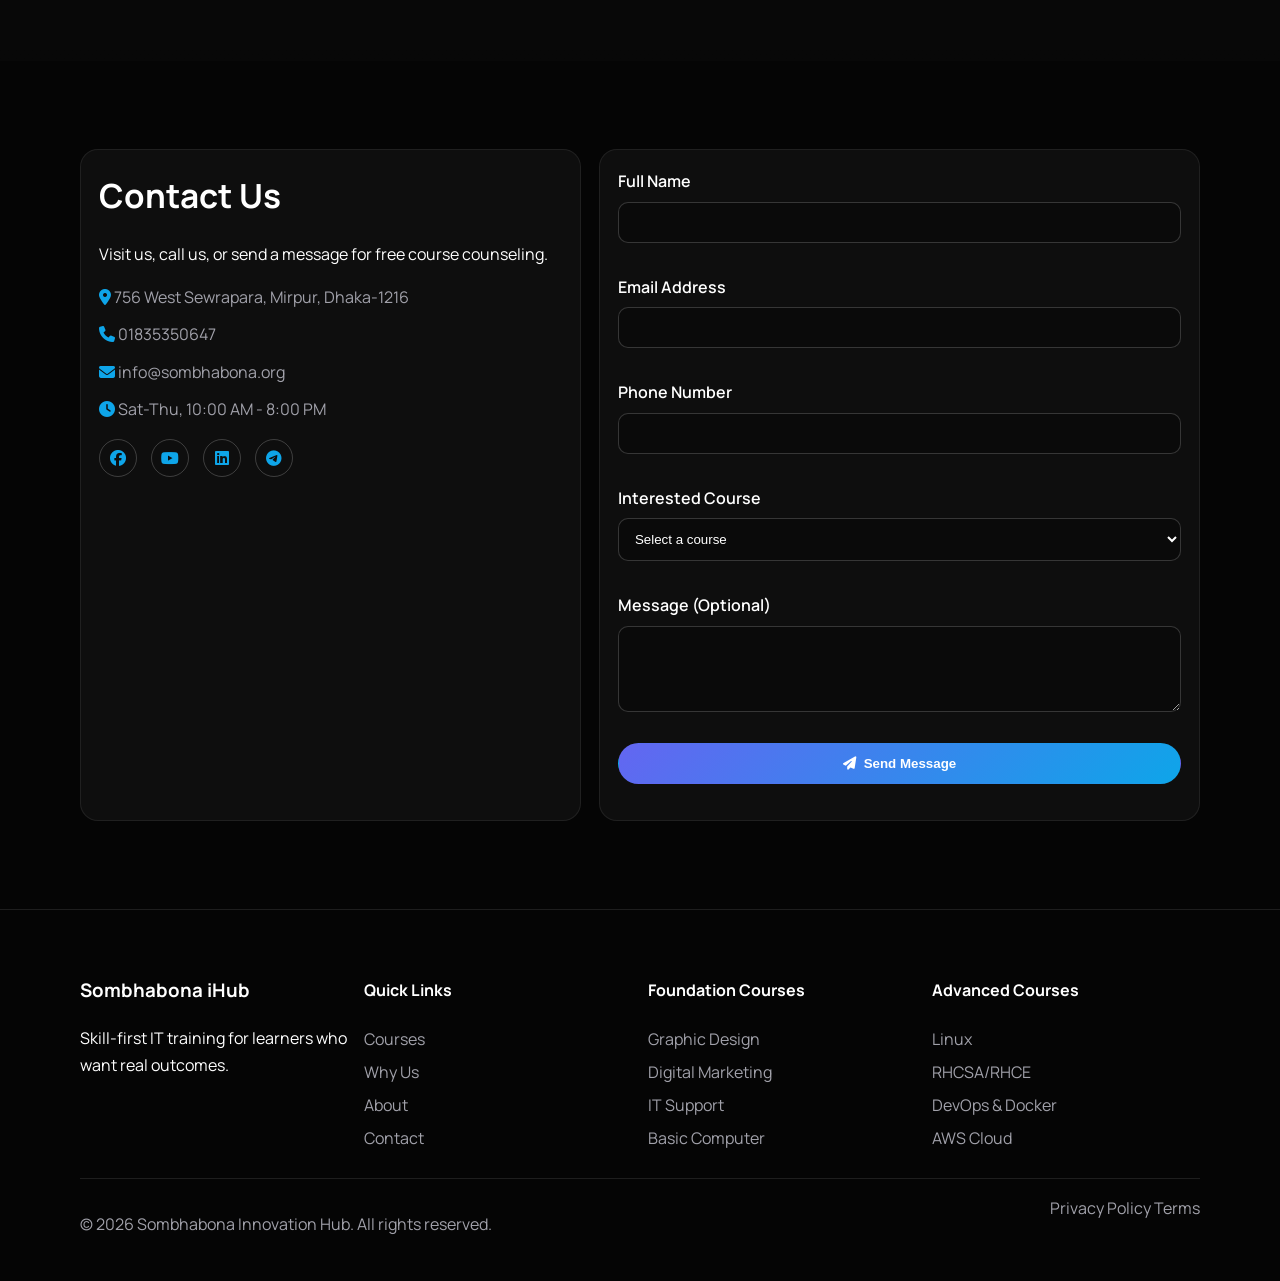
==== commit 7bacc890: "Update: Added graphic_pic.png and modified HTML/CSS" ====
--- a/index.html
+++ b/index.html
@@ -178,8 +178,8 @@
 
       <section id="about" class="section">
         <div class="container about-grid reveal">
-          <div class="about-media" aria-hidden="true">
-            <div class="about-block"></div>
+          <div class="about-media">
+            <img src="graphic_pic.png" alt="Sombhabona Innovation Hub training" class="about-image" />
           </div>
           <div>
             <h2 class="section-title">About Sombhabona Innovation Hub</h2>
--- a/styles.css
+++ b/styles.css
@@ -396,6 +396,15 @@
   );
 }
 
+.about-image {
+  width: 100%;
+  height: 100%;
+  min-height: 296px;
+  border-radius: calc(var(--radius) - 6px);
+  object-fit: cover;
+  display: block;
+}
+
 .checks {
   padding: 0;
   list-style: none;
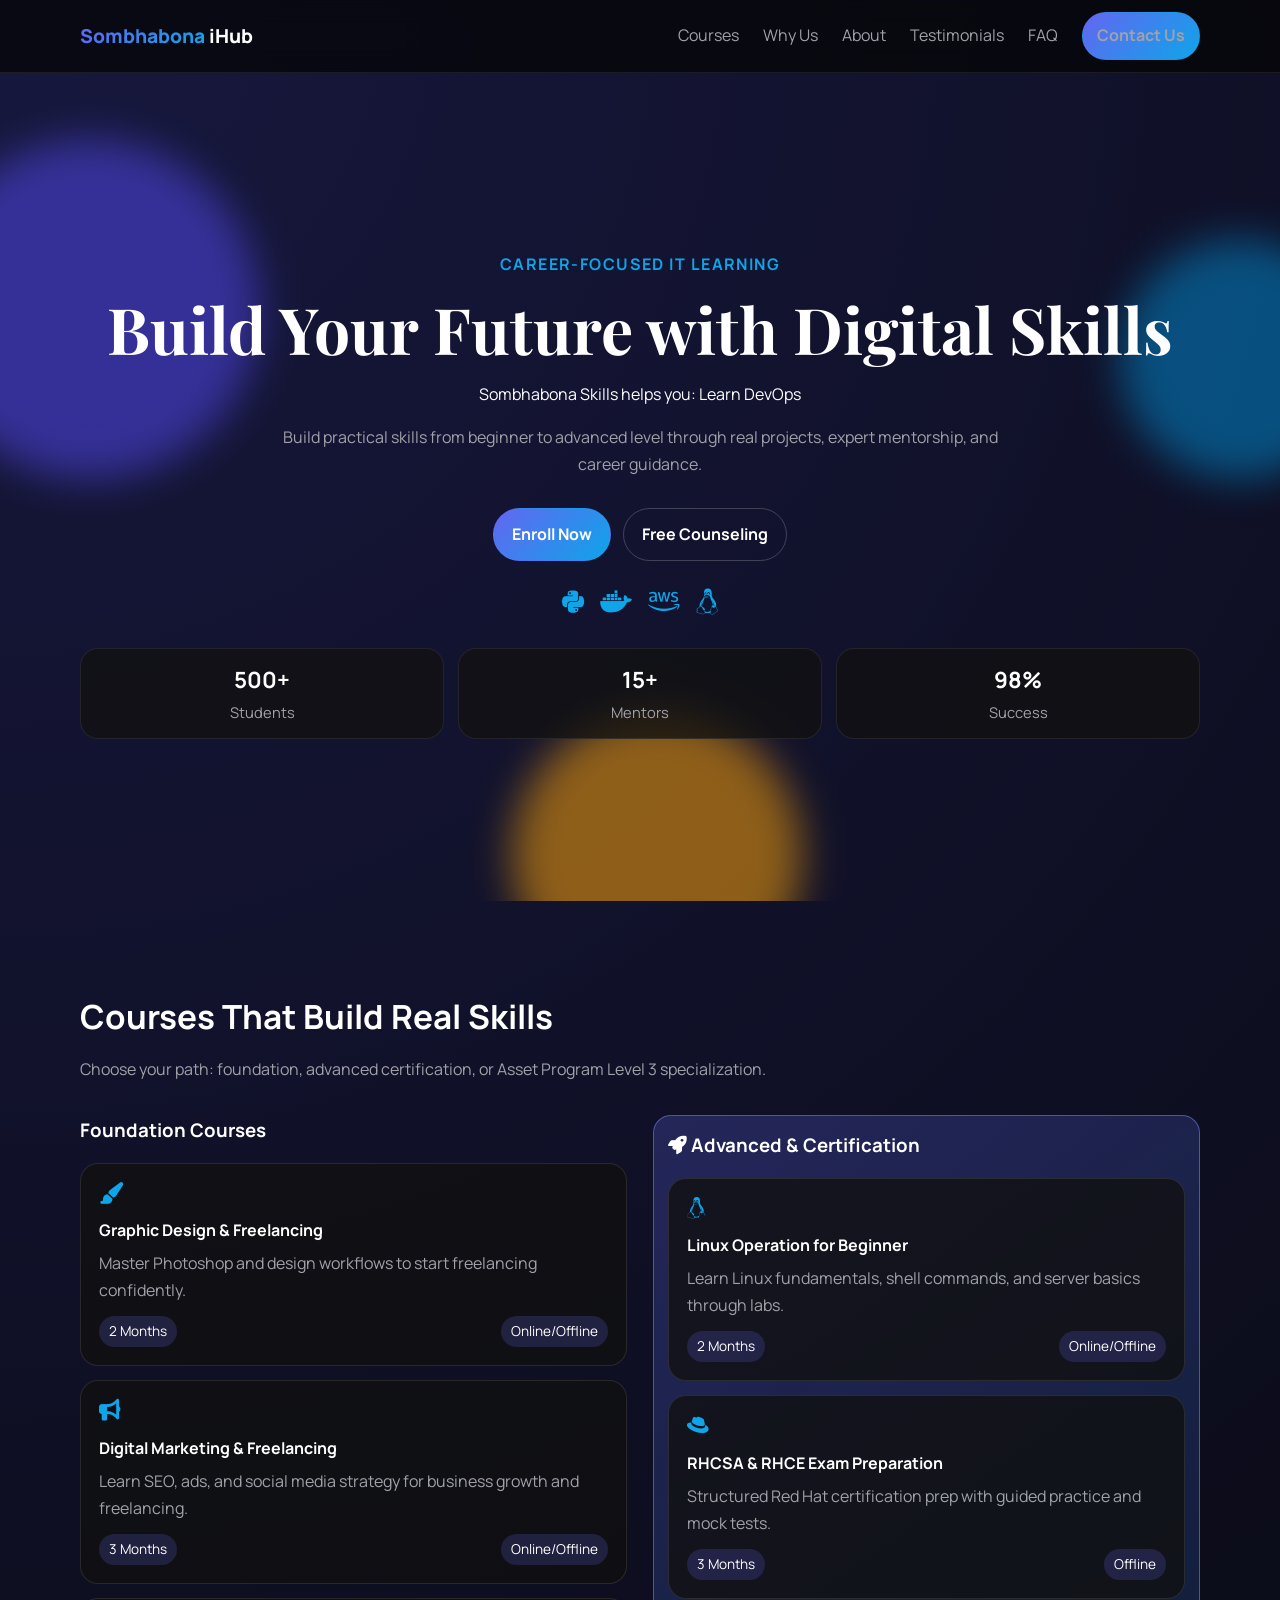
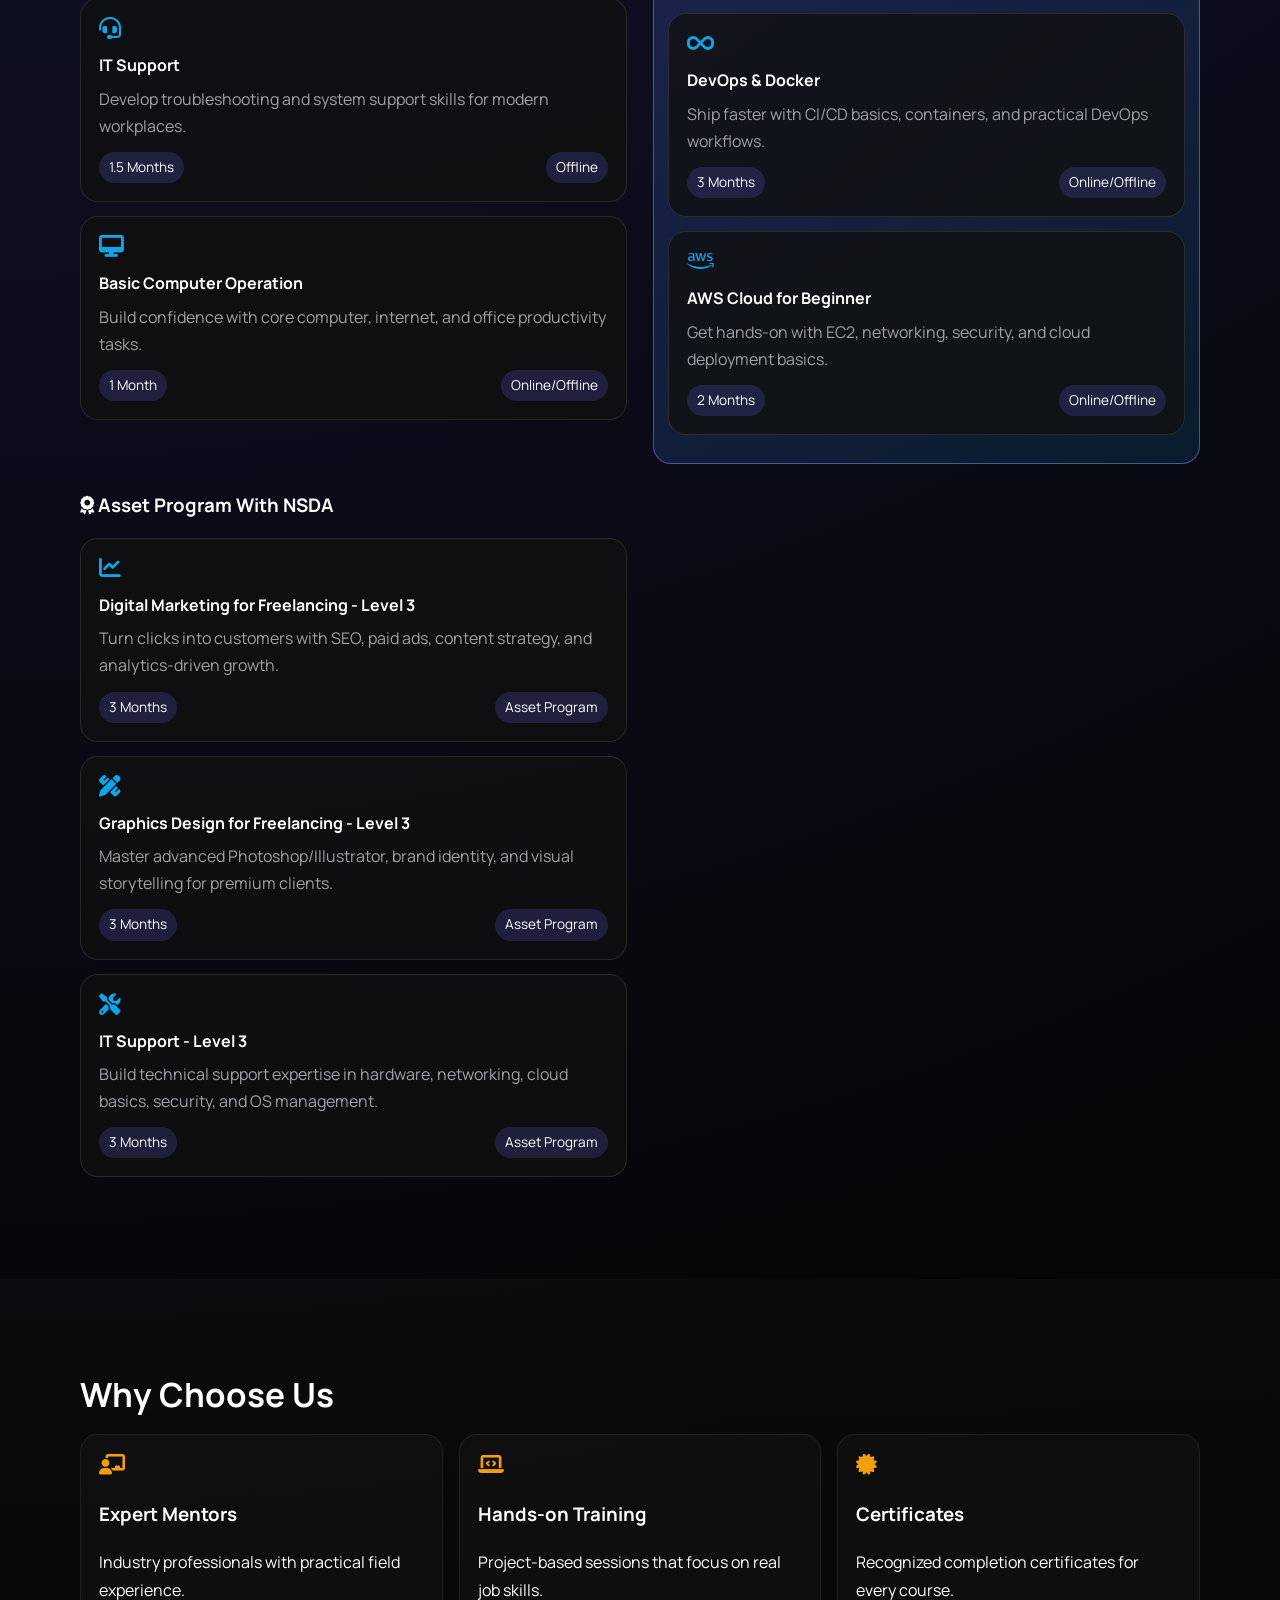
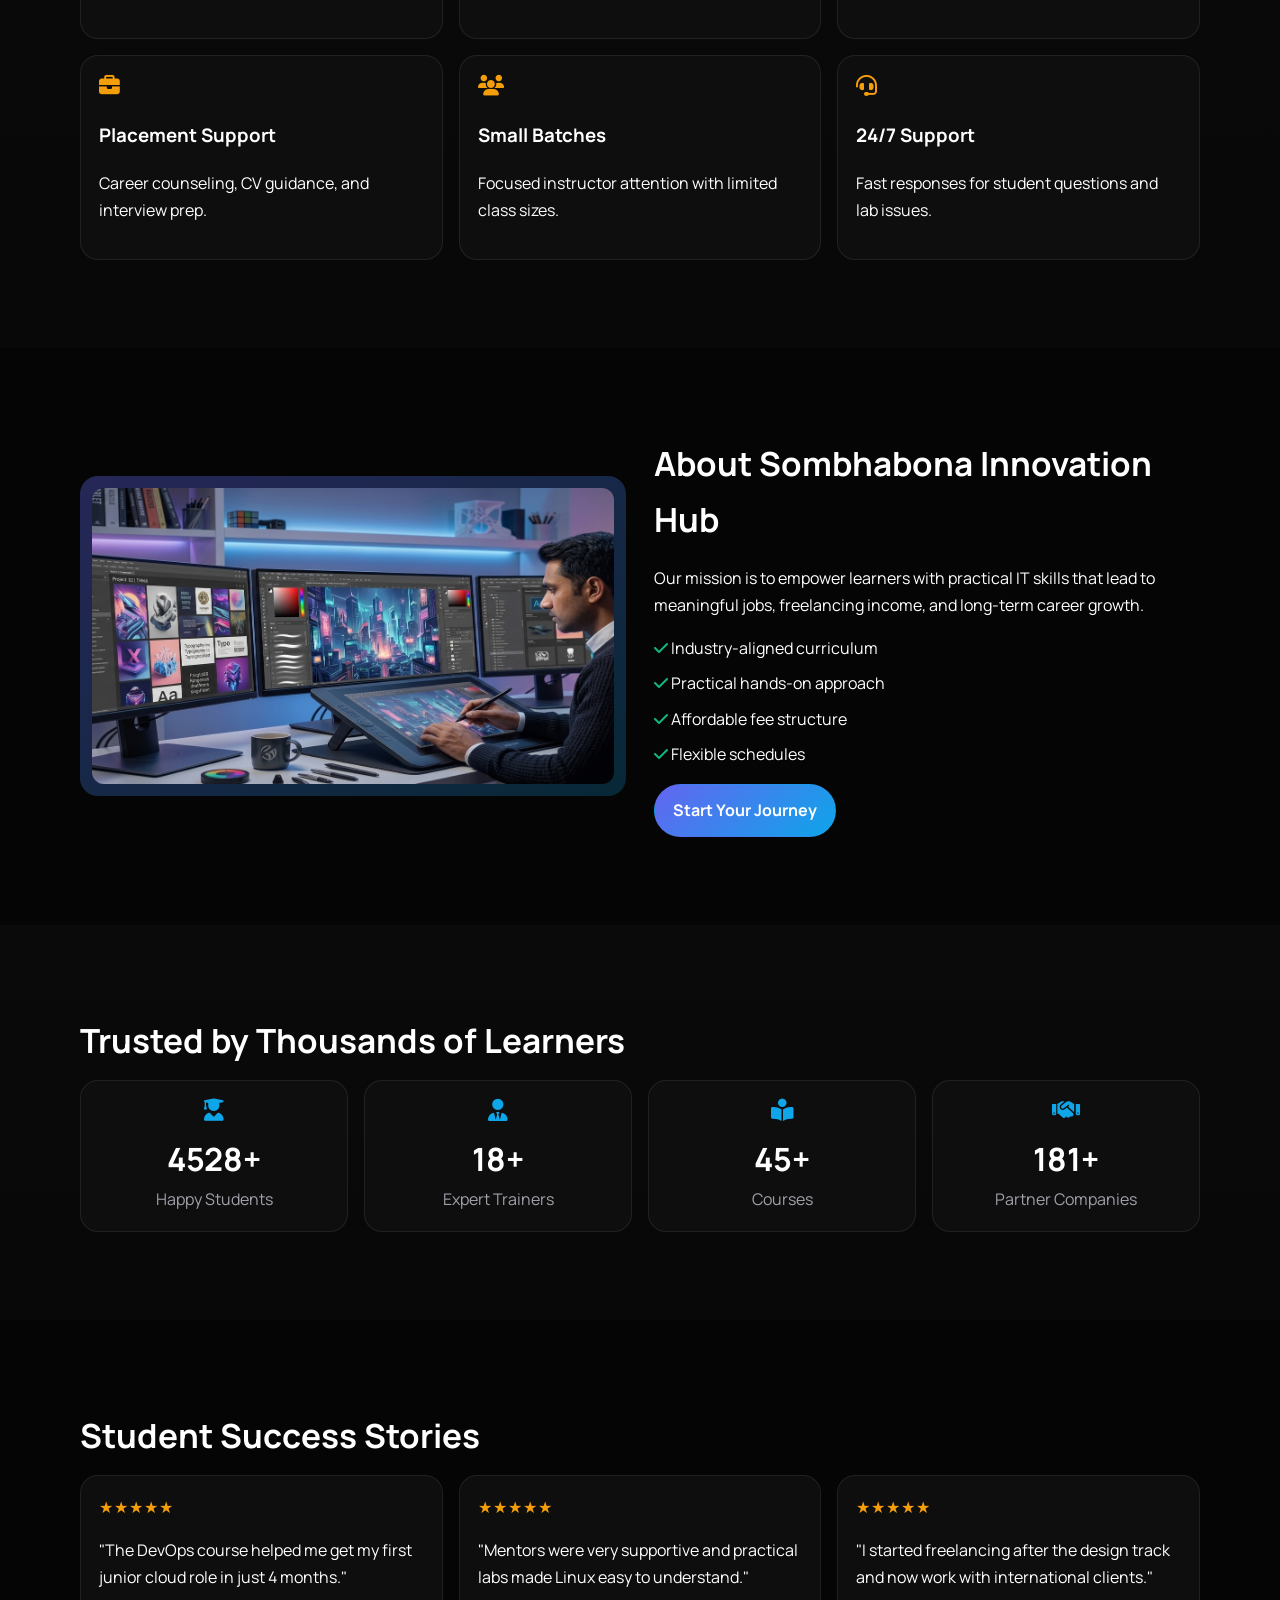
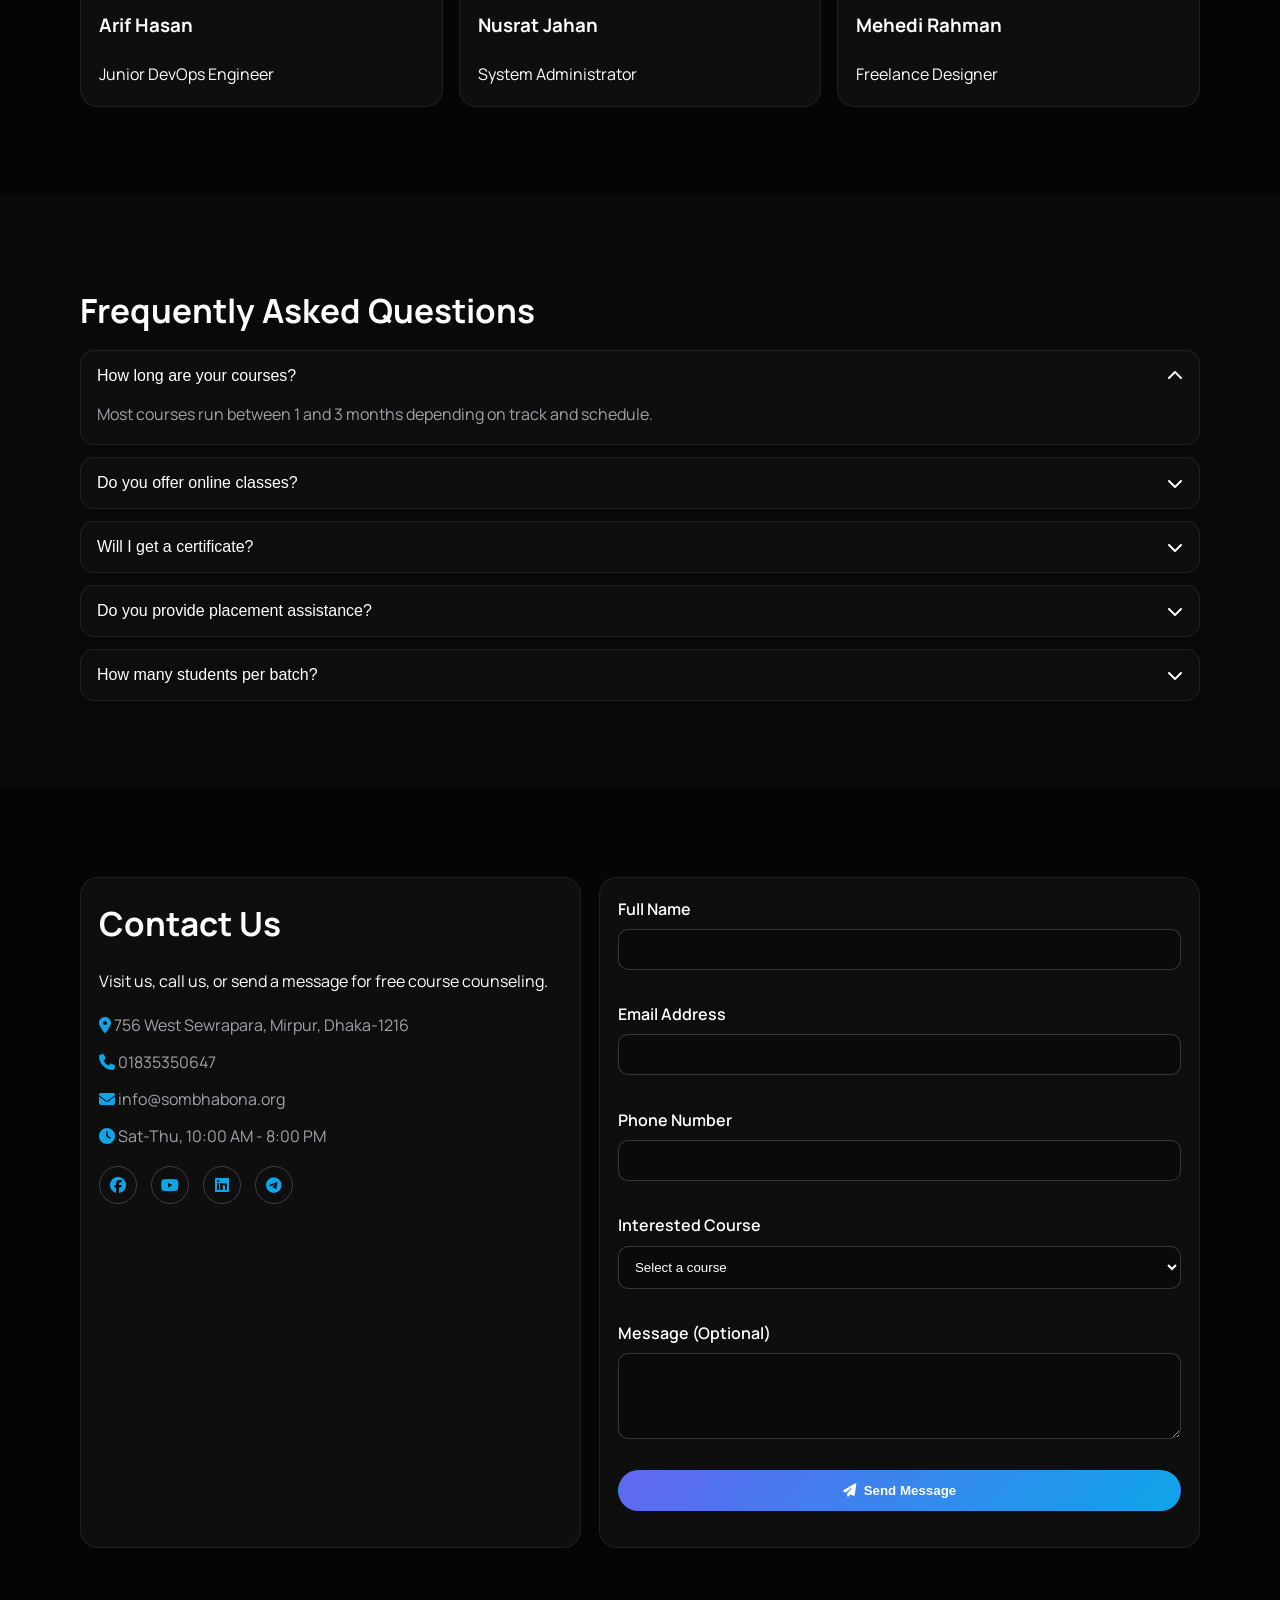
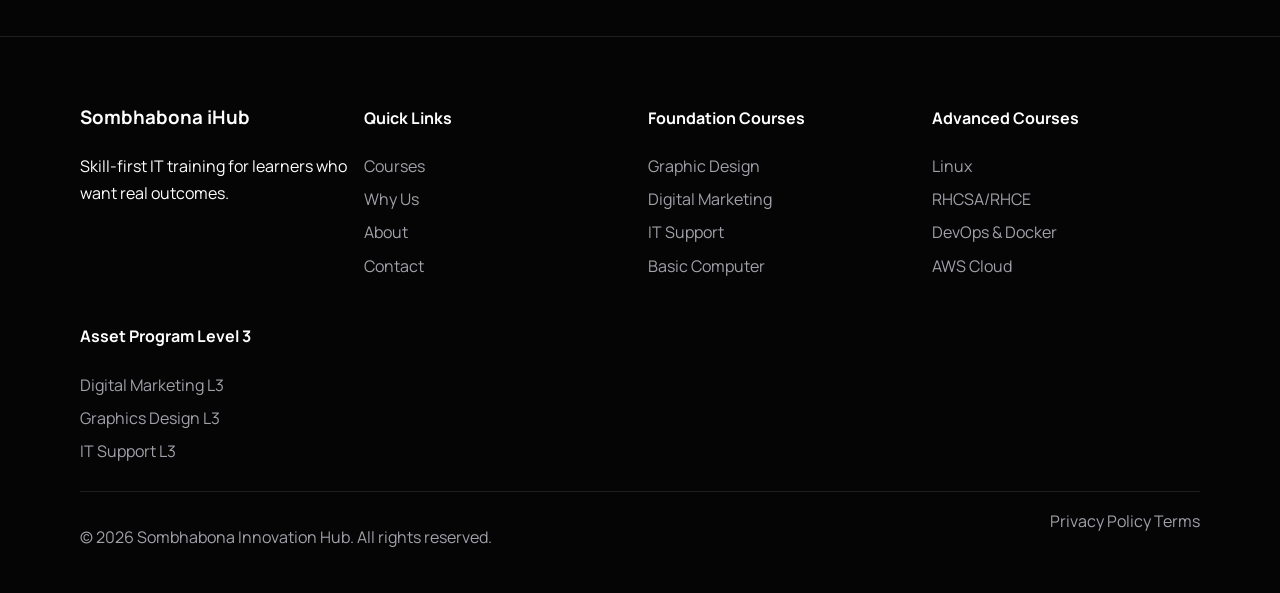
==== commit 702c30b8: "Update index.html" ====
--- a/index.html
+++ b/index.html
@@ -63,14 +63,18 @@
 
         <div class="container hero-content reveal">
           <p class="eyebrow">Career-Focused IT Learning</p>
-          <h1>Master In-Demand IT Skills</h1>
+          <h1>Build Your Future with Digital Skills</h1>
+          <p class="hero-rotator" aria-live="polite">
+            <span class="rotator-label">Sombhabona Skills helps you:</span>
+            <span class="rotating-text" id="heroRotatingText">Learn DevOps</span>
+          </p>
           <p class="hero-text">
             Build practical skills from beginner to advanced level through real projects,
             expert mentorship, and career guidance.
           </p>
 
           <div class="hero-actions">
-            <a href="#courses" class="btn">Explore Courses</a>
+            <a href="#courses" class="btn btn-enroll">Enroll Now</a>
             <a href="#contact" class="btn btn-ghost">Free Counseling</a>
           </div>
 
@@ -92,7 +96,7 @@
       <section id="courses" class="section">
         <div class="container reveal">
           <h2 class="section-title">Courses That Build Real Skills</h2>
-          <p class="section-subtitle">Choose your path: foundation first or jump into advanced certification tracks.</p>
+          <p class="section-subtitle">Choose your path: foundation, advanced certification, or Asset Program Level 3 specialization.</p>
 
           <div class="course-grid">
             <div class="course-column">
@@ -156,6 +160,31 @@
                 <h4>AWS Cloud for Beginner</h4>
                 <p>Get hands-on with EC2, networking, security, and cloud deployment basics.</p>
                 <div class="meta"><span>2 Months</span><span>Online/Offline</span></div>
+              </article>
+            </div>
+
+            <div class="course-column">
+              <h3><i class="fa-solid fa-award"></i> Asset Program With NSDA</h3>
+
+              <article class="course-card">
+                <i class="fa-solid fa-chart-line"></i>
+                <h4>Digital Marketing for Freelancing - Level 3</h4>
+                <p>Turn clicks into customers with SEO, paid ads, content strategy, and analytics-driven growth.</p>
+                <div class="meta"><span>3 Months</span><span>Asset Program</span></div>
+              </article>
+
+              <article class="course-card">
+                <i class="fa-solid fa-pen-ruler"></i>
+                <h4>Graphics Design for Freelancing - Level 3</h4>
+                <p>Master advanced Photoshop/Illustrator, brand identity, and visual storytelling for premium clients.</p>
+                <div class="meta"><span>3 Months</span><span>Asset Program</span></div>
+              </article>
+
+              <article class="course-card">
+                <i class="fa-solid fa-screwdriver-wrench"></i>
+                <h4>IT Support - Level 3</h4>
+                <p>Build technical support expertise in hardware, networking, cloud basics, security, and OS management.</p>
+                <div class="meta"><span>3 Months</span><span>Asset Program</span></div>
               </article>
             </div>
           </div>
@@ -318,6 +347,11 @@
                   <option>DevOps & Docker</option>
                   <option>AWS Cloud for Beginner</option>
                 </optgroup>
+                <optgroup label="Asset Program - Level 3 (3 Months)">
+                  <option>Digital Marketing for Freelancing - Level 3</option>
+                  <option>Graphics Design for Freelancing - Level 3</option>
+                  <option>IT Support - Level 3</option>
+                </optgroup>
               </select>
               <small class="error"></small>
             </div>
@@ -356,6 +390,10 @@
           <h4>Advanced Courses</h4>
           <a href="#courses">Linux</a><a href="#courses">RHCSA/RHCE</a><a href="#courses">DevOps & Docker</a><a href="#courses">AWS Cloud</a>
         </div>
+        <div>
+          <h4>Asset Program Level 3</h4>
+          <a href="#courses">Digital Marketing L3</a><a href="#courses">Graphics Design L3</a><a href="#courses">IT Support L3</a>
+        </div>
       </div>
       <div class="footer-bottom container">
         <p>© 2026 Sombhabona Innovation Hub. All rights reserved.</p>
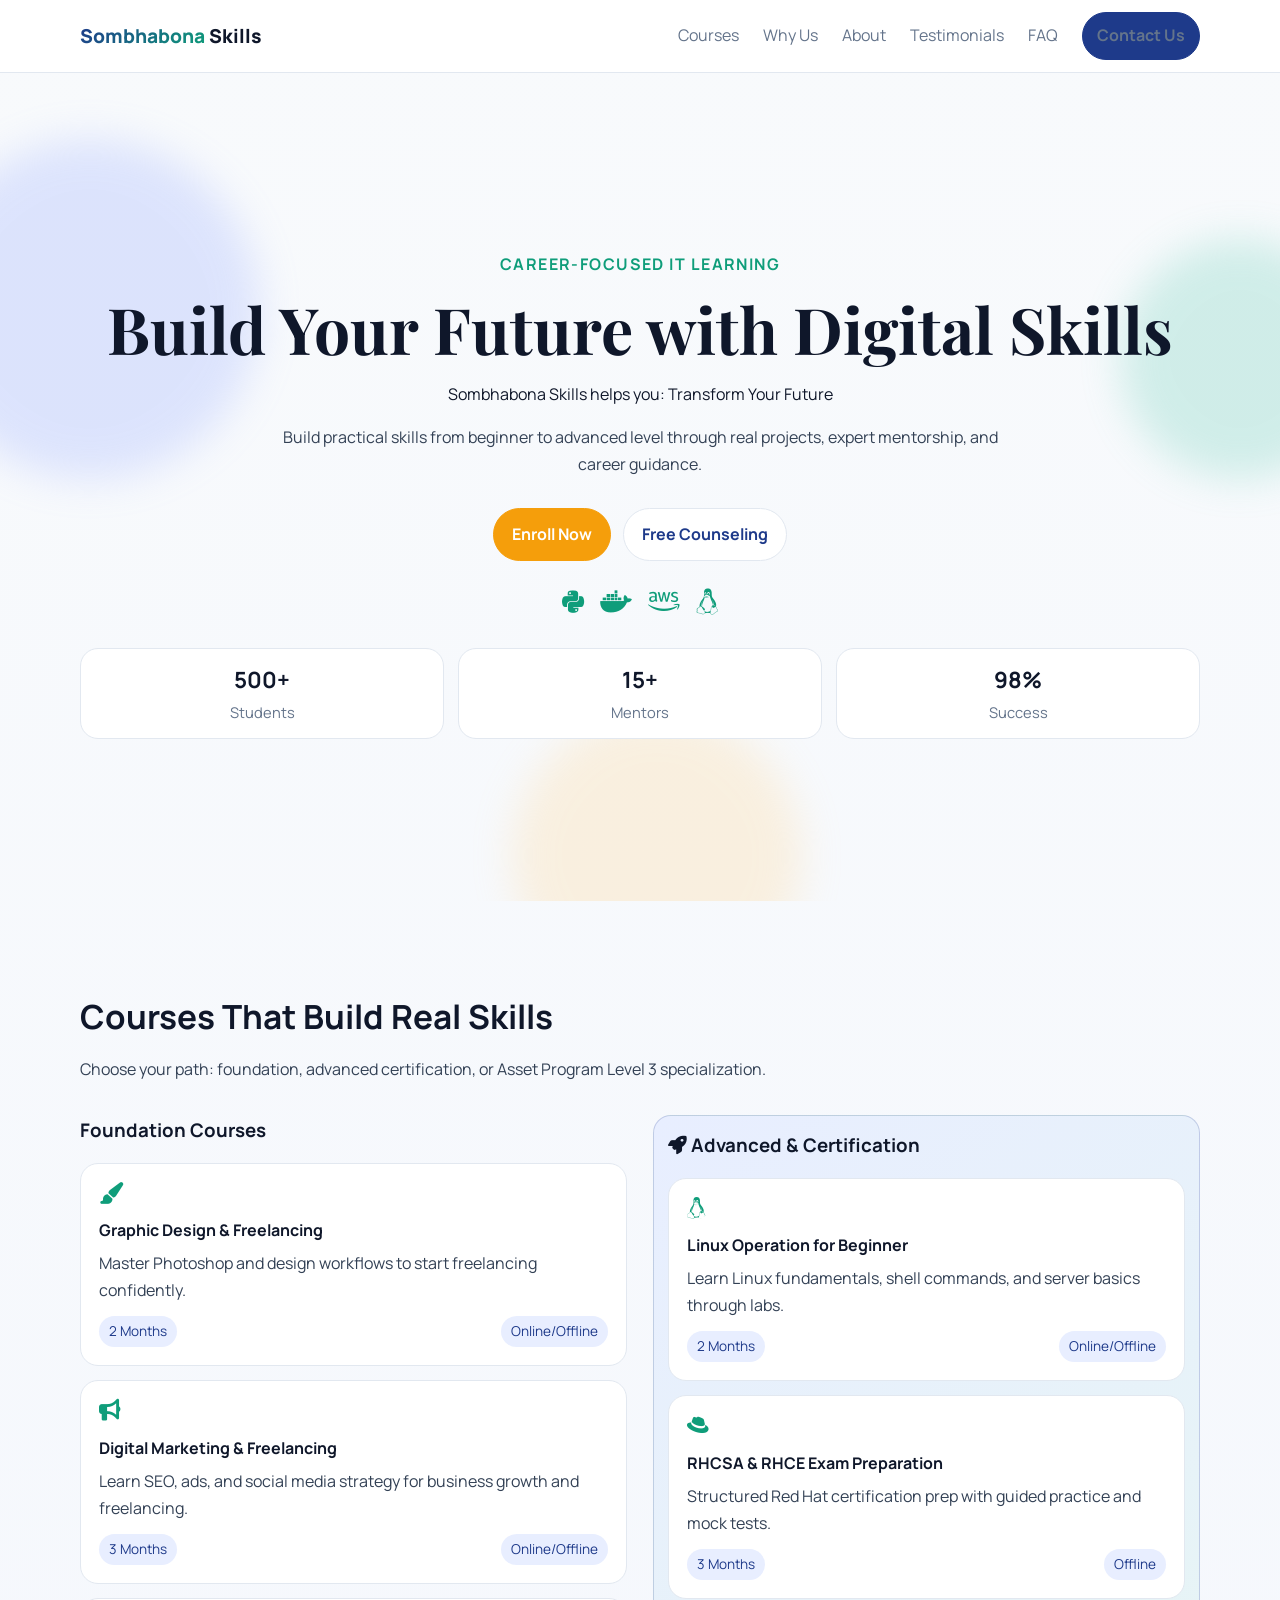
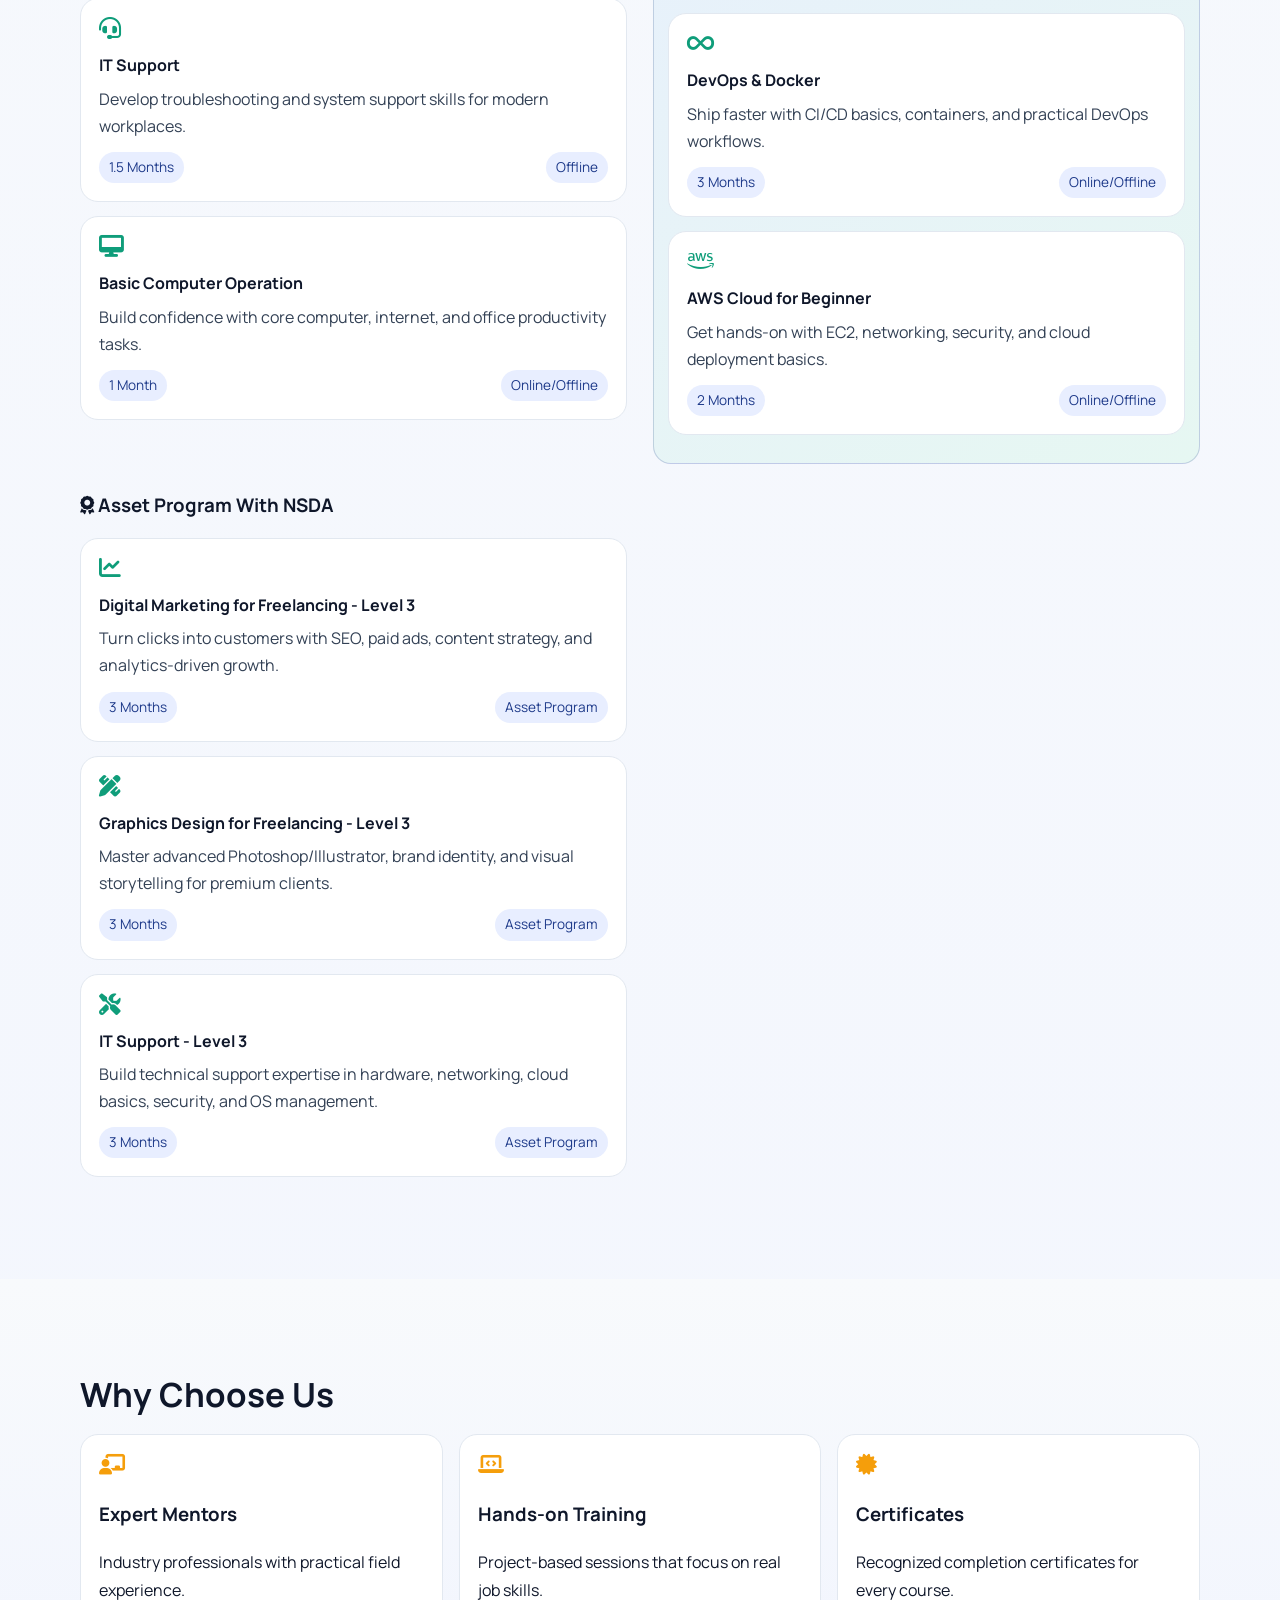
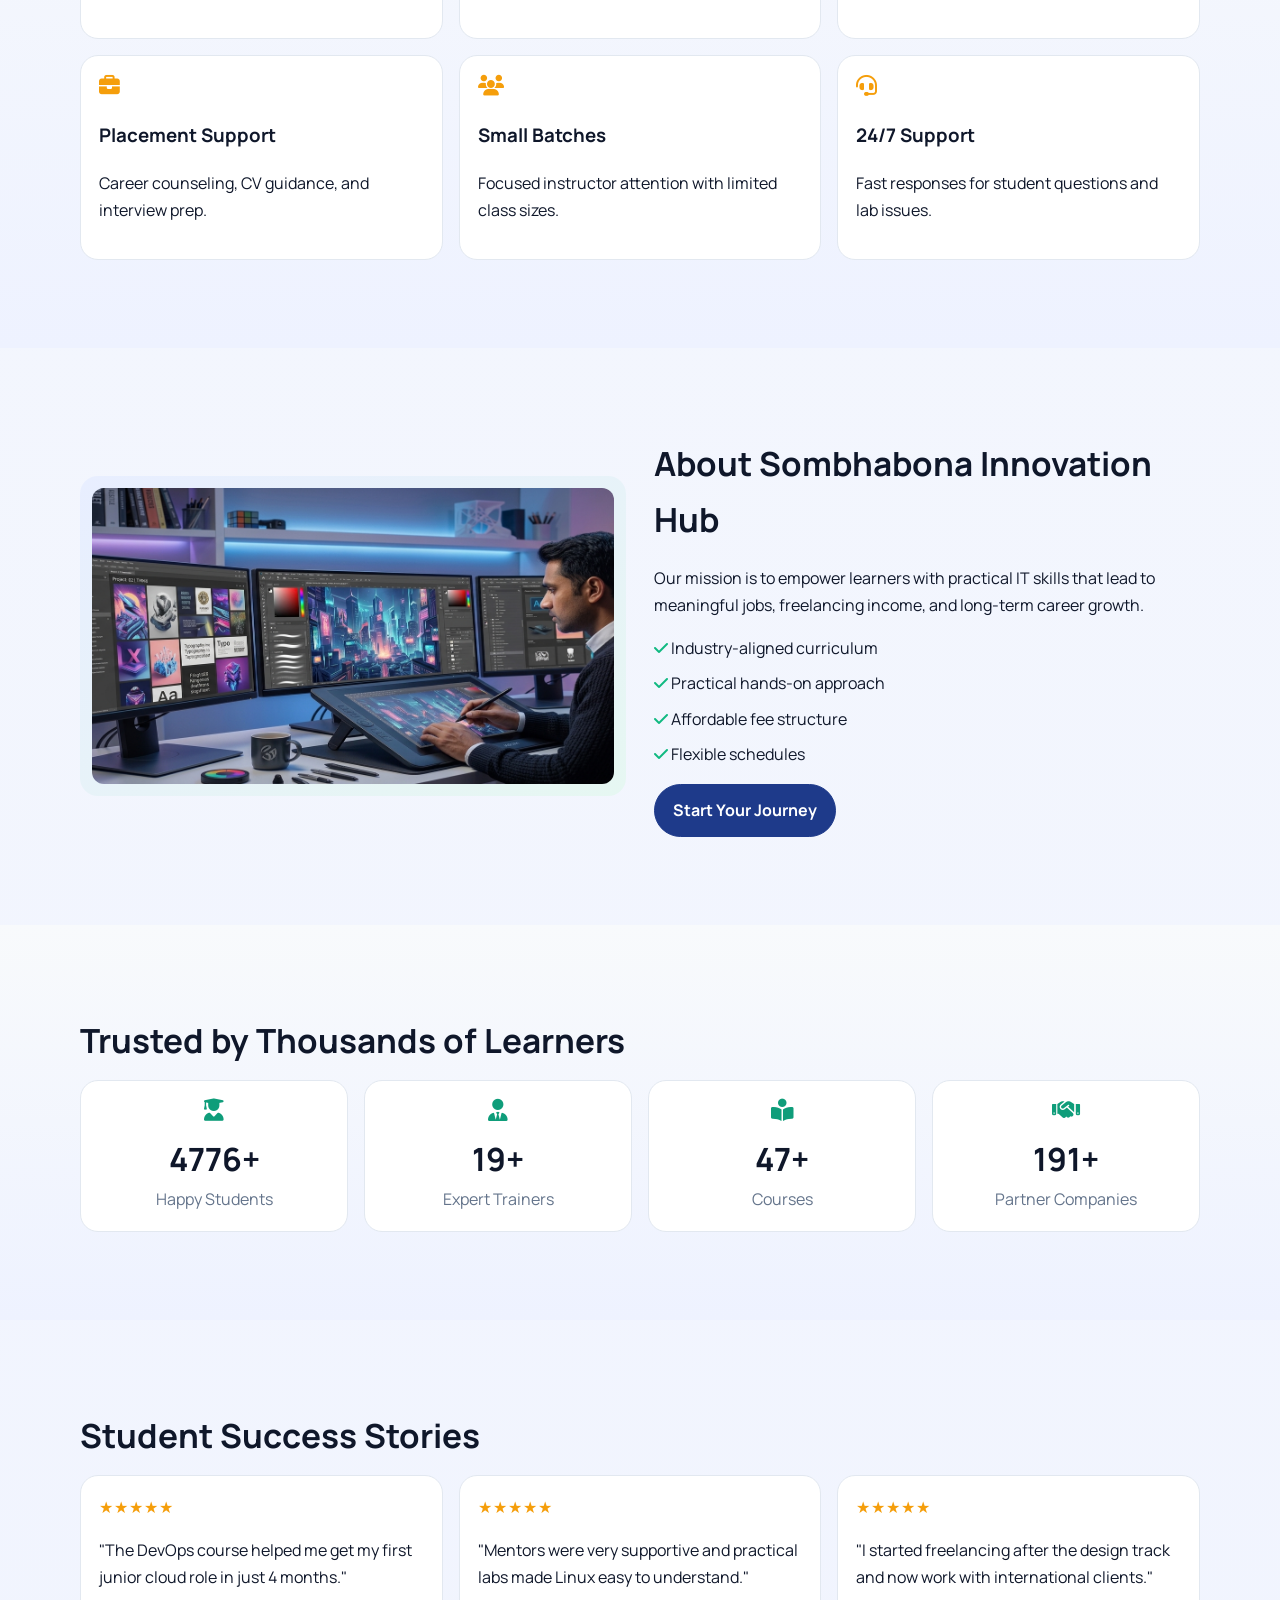
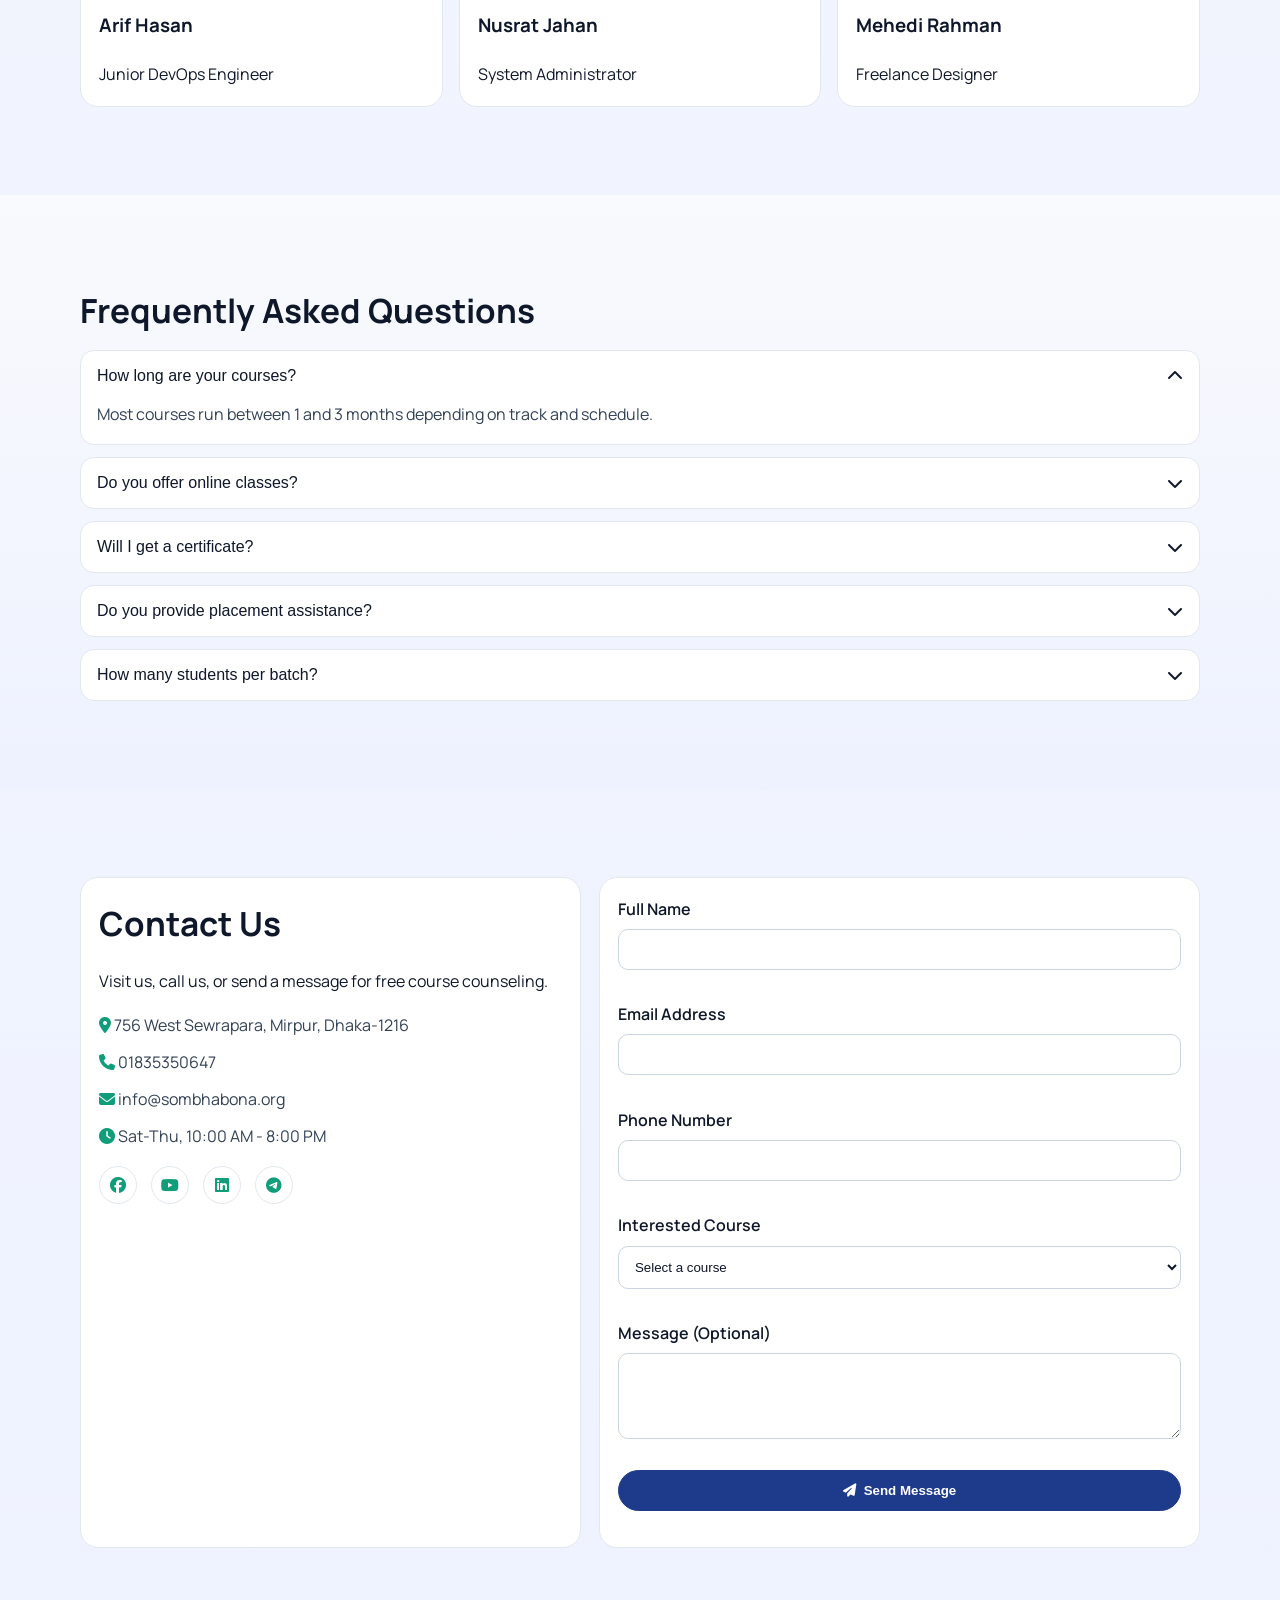
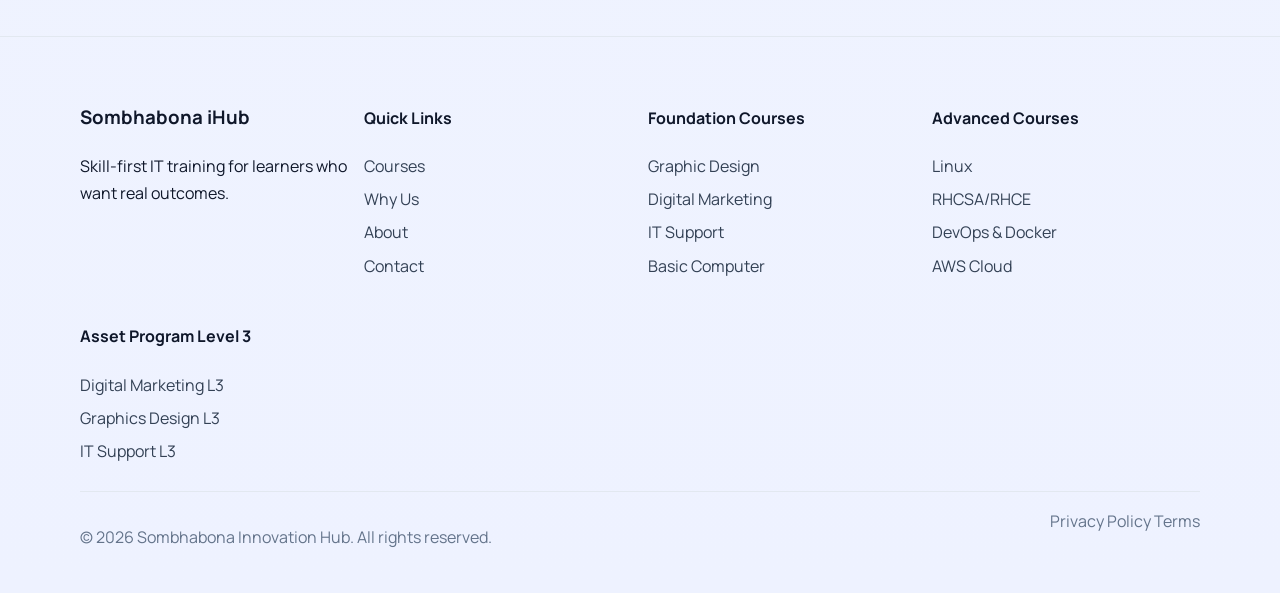
==== commit 6eff053a: "Update" ====
--- a/index.html
+++ b/index.html
@@ -3,7 +3,7 @@
   <head>
     <meta charset="UTF-8" />
     <meta name="viewport" content="width=device-width, initial-scale=1.0" />
-    <title>Sombhabona Innovation Hub</title>
+    <title>Sombhabona Skills</title>
     <meta
       name="description"
       content="Sombhabona Innovation Hub offers foundation and advanced IT training courses with hands-on mentorship, certificates, and career support."
@@ -37,7 +37,7 @@
     <header class="site-header" id="top">
       <nav class="navbar container" aria-label="Main navigation">
         <a class="logo" href="#top">
-          <span>Sombhabona</span> iHub
+          <span>Sombhabona</span> Skills
         </a>
 
         <button class="menu-toggle" aria-label="Open menu" aria-expanded="false" aria-controls="site-menu">
@@ -66,7 +66,7 @@
           <h1>Build Your Future with Digital Skills</h1>
           <p class="hero-rotator" aria-live="polite">
             <span class="rotator-label">Sombhabona Skills helps you:</span>
-            <span class="rotating-text" id="heroRotatingText">Learn DevOps</span>
+            <span class="rotating-text" id="heroRotatingText">Transform Your Future</span>
           </p>
           <p class="hero-text">
             Build practical skills from beginner to advanced level through real projects,
--- a/styles.css
+++ b/styles.css
@@ -1,17 +1,24 @@
 :root {
-  --primary: #6366f1;
-  --primary-light: #818cf8;
-  --secondary: #0ea5e9;
+  --primary: #1e3a8a;
+  --primary-hover: #1a3278;
+  --primary-light: #e8eeff;
+  --secondary: #0f9d7a;
+  --secondary-hover: #0c8768;
+  --secondary-light: #e6f7f2;
   --accent: #f59e0b;
-  --bg-dark: #0a0a0a;
-  --bg-darker: #050505;
-  --bg-card: #111111;
-  --text-primary: #ffffff;
-  --text-secondary: #a1a1aa;
+  --accent-hover: #d98908;
+  --accent-light: #fff5e3;
+  --bg-main: #f8fafc;
+  --bg-surface: #ffffff;
+  --bg-elevated: #f1f5f9;
+  --border: #e2e8f0;
+  --text-primary: #0f172a;
+  --text-secondary: #334155;
+  --text-muted: #64748b;
   --success: #10b981;
   --danger: #ef4444;
   --radius: 18px;
-  --shadow: 0 20px 60px rgba(14, 165, 233, 0.15);
+  --shadow: 0 20px 60px rgba(30, 58, 138, 0.12);
 }
 
 * {
@@ -25,8 +32,7 @@
 body {
   margin: 0;
   font-family: "Manrope", sans-serif;
-  background: radial-gradient(circle at top left, #17183e 0%, var(--bg-darker) 45%),
-    radial-gradient(circle at 80% 20%, #08354a 0%, transparent 40%), var(--bg-dark);
+  background: linear-gradient(180deg, #f8fafc 0%, #eef2ff 100%);
   color: var(--text-primary);
   line-height: 1.7;
 }
@@ -50,7 +56,7 @@
 }
 
 .section-alt {
-  background: linear-gradient(180deg, rgba(255, 255, 255, 0.02), rgba(255, 255, 255, 0.01));
+  background: linear-gradient(180deg, #f8fafc, #eef2ff);
 }
 
 .section-title {
@@ -72,8 +78,8 @@
 .skip-link:focus {
   left: 16px;
   top: 16px;
-  background: var(--secondary);
-  color: #021018;
+  background: var(--primary);
+  color: #ffffff;
   padding: 8px 12px;
   border-radius: 8px;
 }
@@ -83,8 +89,8 @@
   top: 0;
   z-index: 999;
   backdrop-filter: blur(12px);
-  background: rgba(5, 5, 5, 0.72);
-  border-bottom: 1px solid rgba(255, 255, 255, 0.08);
+  background: rgba(255, 255, 255, 0.9);
+  border-bottom: 1px solid var(--border);
 }
 
 .navbar {
@@ -116,13 +122,13 @@
 }
 
 .nav-links a {
-  color: var(--text-secondary);
+  color: var(--text-muted);
   transition: color 0.25s ease;
 }
 
 .nav-links a:hover,
 .nav-links a.active {
-  color: var(--text-primary);
+  color: var(--primary);
 }
 
 .btn {
@@ -130,8 +136,8 @@
   align-items: center;
   justify-content: center;
   gap: 8px;
-  border: 1px solid transparent;
-  background: linear-gradient(135deg, var(--primary), var(--secondary));
+  border: 1px solid var(--primary);
+  background: var(--primary);
   color: #fff;
   padding: 12px 18px;
   border-radius: 999px;
@@ -142,16 +148,27 @@
 .btn:hover {
   transform: translateY(-2px);
   box-shadow: var(--shadow);
+  background: var(--primary-hover);
 }
 
 .btn-ghost {
-  background: transparent;
-  border-color: rgba(255, 255, 255, 0.2);
+  background: #ffffff;
+  border-color: var(--border);
+  color: var(--primary);
 }
 
 .btn-small {
   padding: 9px 14px;
   color: #fff;
+}
+
+.btn-enroll {
+  background: var(--accent);
+  border-color: var(--accent);
+}
+
+.btn-enroll:hover {
+  background: var(--accent-hover);
 }
 
 .menu-toggle {
@@ -165,7 +182,7 @@
 .menu-toggle span {
   width: 26px;
   height: 2px;
-  background: #fff;
+  background: var(--text-primary);
 }
 
 .hero {
@@ -226,8 +243,8 @@
 }
 
 .stats-strip article {
-  background: rgba(17, 17, 17, 0.78);
-  border: 1px solid rgba(255, 255, 255, 0.08);
+  background: var(--bg-surface);
+  border: 1px solid var(--border);
   border-radius: var(--radius);
   padding: 12px;
 }
@@ -238,7 +255,7 @@
 }
 
 .stats-strip span {
-  color: var(--text-secondary);
+  color: var(--text-muted);
   font-size: 0.92rem;
 }
 
@@ -246,14 +263,14 @@
   position: absolute;
   border-radius: 999px;
   filter: blur(20px);
-  opacity: 0.55;
+  opacity: 0.25;
   pointer-events: none;
 }
 
 .orb-a {
   width: 340px;
   height: 340px;
-  background: #4f46e5;
+  background: #8ca3ff;
   top: 8%;
   left: -80px;
   animation: pulse 7s infinite;
@@ -262,7 +279,7 @@
 .orb-b {
   width: 240px;
   height: 240px;
-  background: #0284c7;
+  background: #5bc9b0;
   right: -80px;
   top: 20%;
   animation: pulse 8s infinite;
@@ -271,7 +288,7 @@
 .orb-c {
   width: 290px;
   height: 290px;
-  background: #f59e0b;
+  background: #ffd38a;
   bottom: -100px;
   left: 40%;
   animation: pulse 9s infinite;
@@ -288,8 +305,8 @@
 }
 
 .course-card {
-  background: rgba(17, 17, 17, 0.8);
-  border: 1px solid rgba(255, 255, 255, 0.1);
+  background: var(--bg-surface);
+  border: 1px solid var(--border);
   border-radius: var(--radius);
   padding: 18px;
   margin-bottom: 14px;
@@ -298,7 +315,7 @@
 
 .course-card:hover {
   transform: translateY(-5px);
-  border-color: rgba(14, 165, 233, 0.7);
+  border-color: rgba(15, 157, 122, 0.55);
 }
 
 .course-card i {
@@ -324,7 +341,8 @@
 
 .meta span {
   font-size: 0.85rem;
-  background: rgba(99, 102, 241, 0.2);
+  background: var(--primary-light);
+  color: var(--primary);
   border-radius: 999px;
   padding: 4px 10px;
 }
@@ -332,8 +350,8 @@
 .premium {
   padding: 14px;
   border-radius: var(--radius);
-  background: linear-gradient(145deg, rgba(99, 102, 241, 0.25), rgba(14, 165, 233, 0.12));
-  border: 1px solid rgba(129, 140, 248, 0.5);
+  background: linear-gradient(145deg, var(--primary-light), var(--secondary-light));
+  border: 1px solid rgba(30, 58, 138, 0.2);
 }
 
 .feature-grid,
@@ -353,8 +371,8 @@
 .counter-grid article,
 .contact-info,
 .contact-form {
-  background: rgba(17, 17, 17, 0.8);
-  border: 1px solid rgba(255, 255, 255, 0.08);
+  background: var(--bg-surface);
+  border: 1px solid var(--border);
   border-radius: var(--radius);
   padding: 18px;
 }
@@ -381,7 +399,7 @@
   min-height: 320px;
   border-radius: var(--radius);
   padding: 12px;
-  background: linear-gradient(150deg, rgba(99, 102, 241, 0.35), rgba(14, 165, 233, 0.22));
+  background: linear-gradient(150deg, var(--primary-light), var(--secondary-light));
 }
 
 .about-block {
@@ -389,10 +407,10 @@
   border-radius: calc(var(--radius) - 6px);
   background: repeating-linear-gradient(
     45deg,
-    rgba(17, 17, 17, 1),
-    rgba(17, 17, 17, 1) 20px,
-    rgba(9, 9, 9, 1) 20px,
-    rgba(9, 9, 9, 1) 40px
+    rgba(255, 255, 255, 1),
+    rgba(255, 255, 255, 1) 20px,
+    rgba(241, 245, 249, 1),
+    rgba(241, 245, 249, 1) 40px
   );
 }
 
@@ -438,7 +456,7 @@
 }
 
 .counter-grid span {
-  color: var(--text-secondary);
+  color: var(--text-muted);
 }
 
 .testimonial-grid {
@@ -457,16 +475,16 @@
 
 .faq-item {
   border-radius: 14px;
-  border: 1px solid rgba(255, 255, 255, 0.08);
+  border: 1px solid var(--border);
   overflow: hidden;
-  background: rgba(17, 17, 17, 0.65);
+  background: var(--bg-surface);
 }
 
 .faq-question {
   width: 100%;
   text-align: left;
   background: none;
-  color: #fff;
+  color: var(--text-primary);
   border: 0;
   padding: 16px;
   font-size: 1rem;
@@ -531,7 +549,8 @@
   display: grid;
   place-items: center;
   border-radius: 999px;
-  border: 1px solid rgba(255, 255, 255, 0.2);
+  border: 1px solid var(--border);
+  color: var(--primary);
 }
 
 .contact-form {
@@ -554,15 +573,15 @@
   width: 100%;
   padding: 12px;
   border-radius: 10px;
-  border: 1px solid rgba(255, 255, 255, 0.18);
-  background: rgba(0, 0, 0, 0.25);
-  color: #fff;
+  border: 1px solid #cbd5e1;
+  background: #ffffff;
+  color: var(--text-primary);
 }
 
 .field input:focus,
 .field select:focus,
 .field textarea:focus {
-  outline: 2px solid rgba(14, 165, 233, 0.65);
+  outline: 2px solid rgba(15, 157, 122, 0.45);
   border-color: transparent;
 }
 
@@ -586,7 +605,7 @@
 
 .site-footer {
   padding-top: 46px;
-  border-top: 1px solid rgba(255, 255, 255, 0.1);
+  border-top: 1px solid var(--border);
 }
 
 .footer-grid {
@@ -600,14 +619,14 @@
 }
 
 .footer-bottom {
-  border-top: 1px solid rgba(255, 255, 255, 0.1);
+  border-top: 1px solid var(--border);
   margin-top: 20px;
   padding: 16px 0 26px;
   display: flex;
   justify-content: space-between;
   gap: 16px;
   flex-wrap: wrap;
-  color: var(--text-secondary);
+  color: var(--text-muted);
 }
 
 .reveal {
@@ -664,8 +683,8 @@
     right: 0;
     width: min(320px, 80vw);
     height: calc(100vh - 72px);
-    background: #090909;
-    border-left: 1px solid rgba(255, 255, 255, 0.1);
+    background: #ffffff;
+    border-left: 1px solid var(--border);
     display: grid;
     align-content: start;
     gap: 8px;
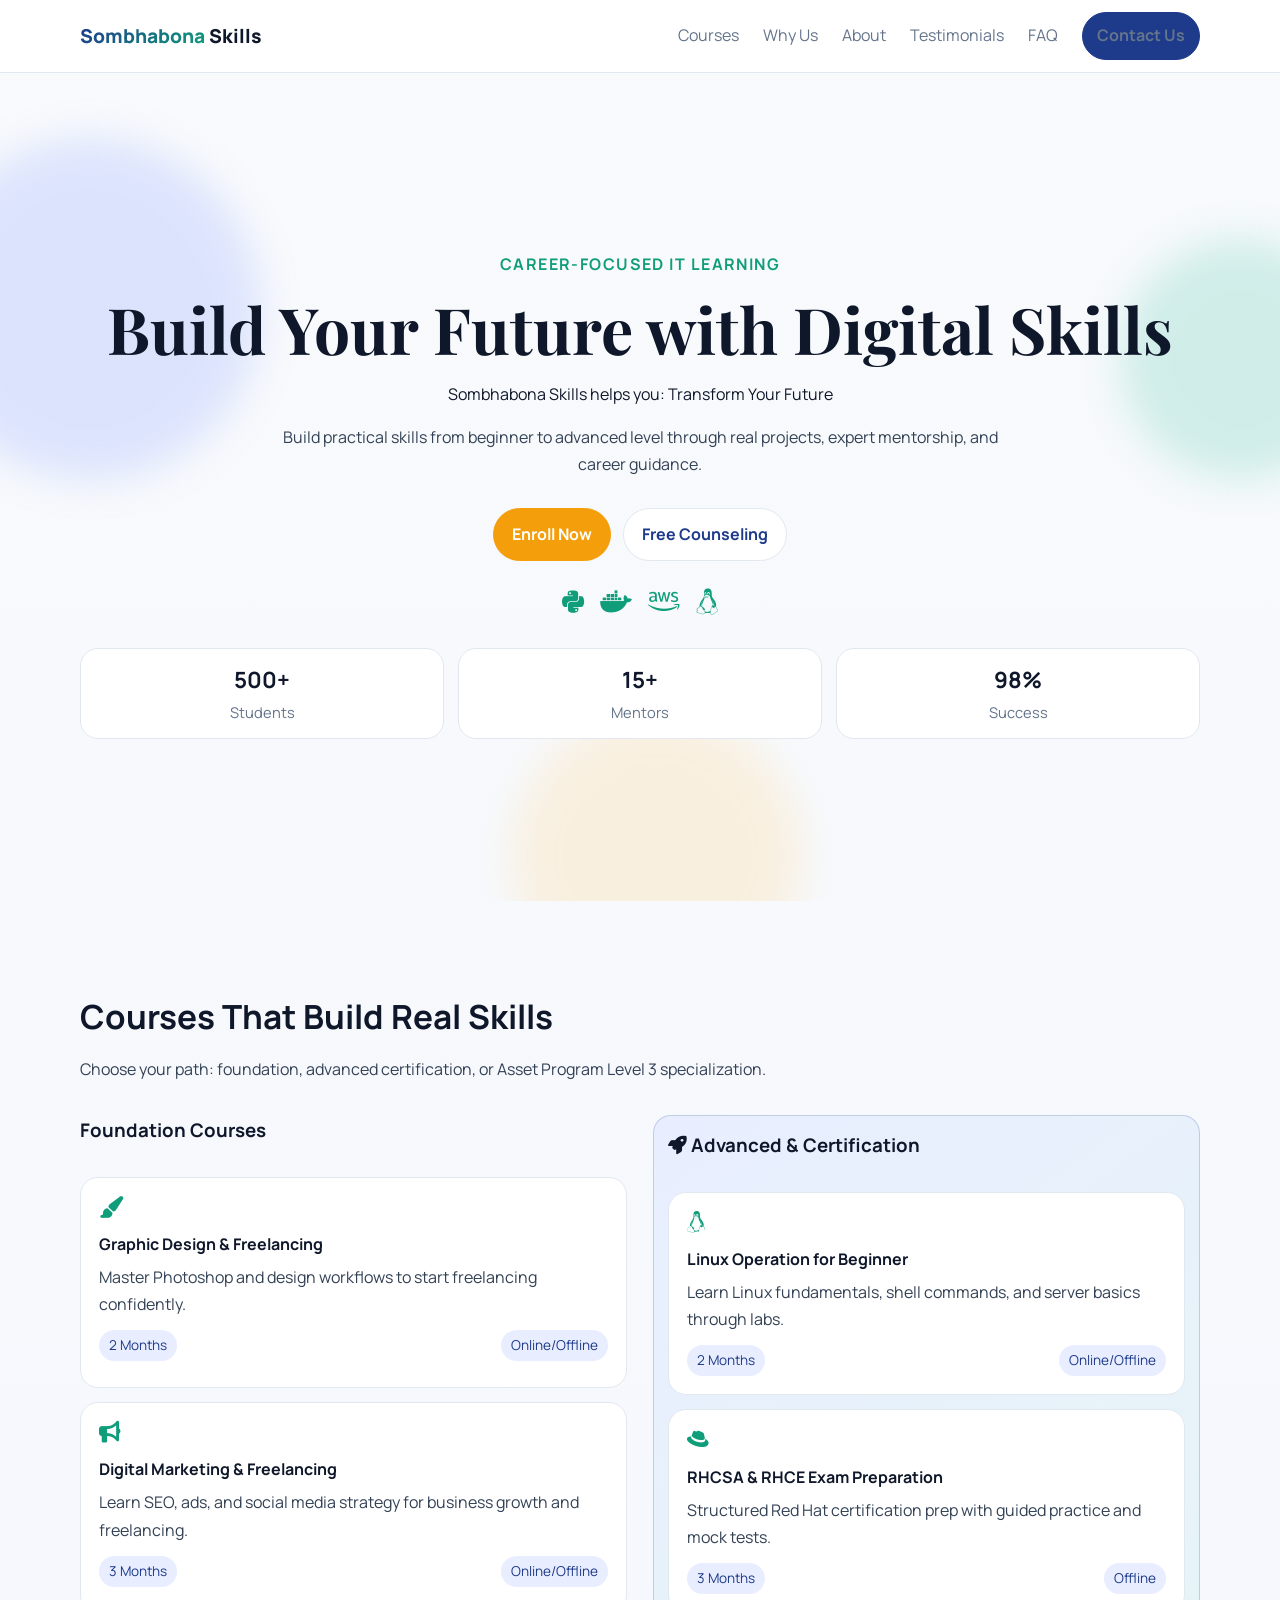
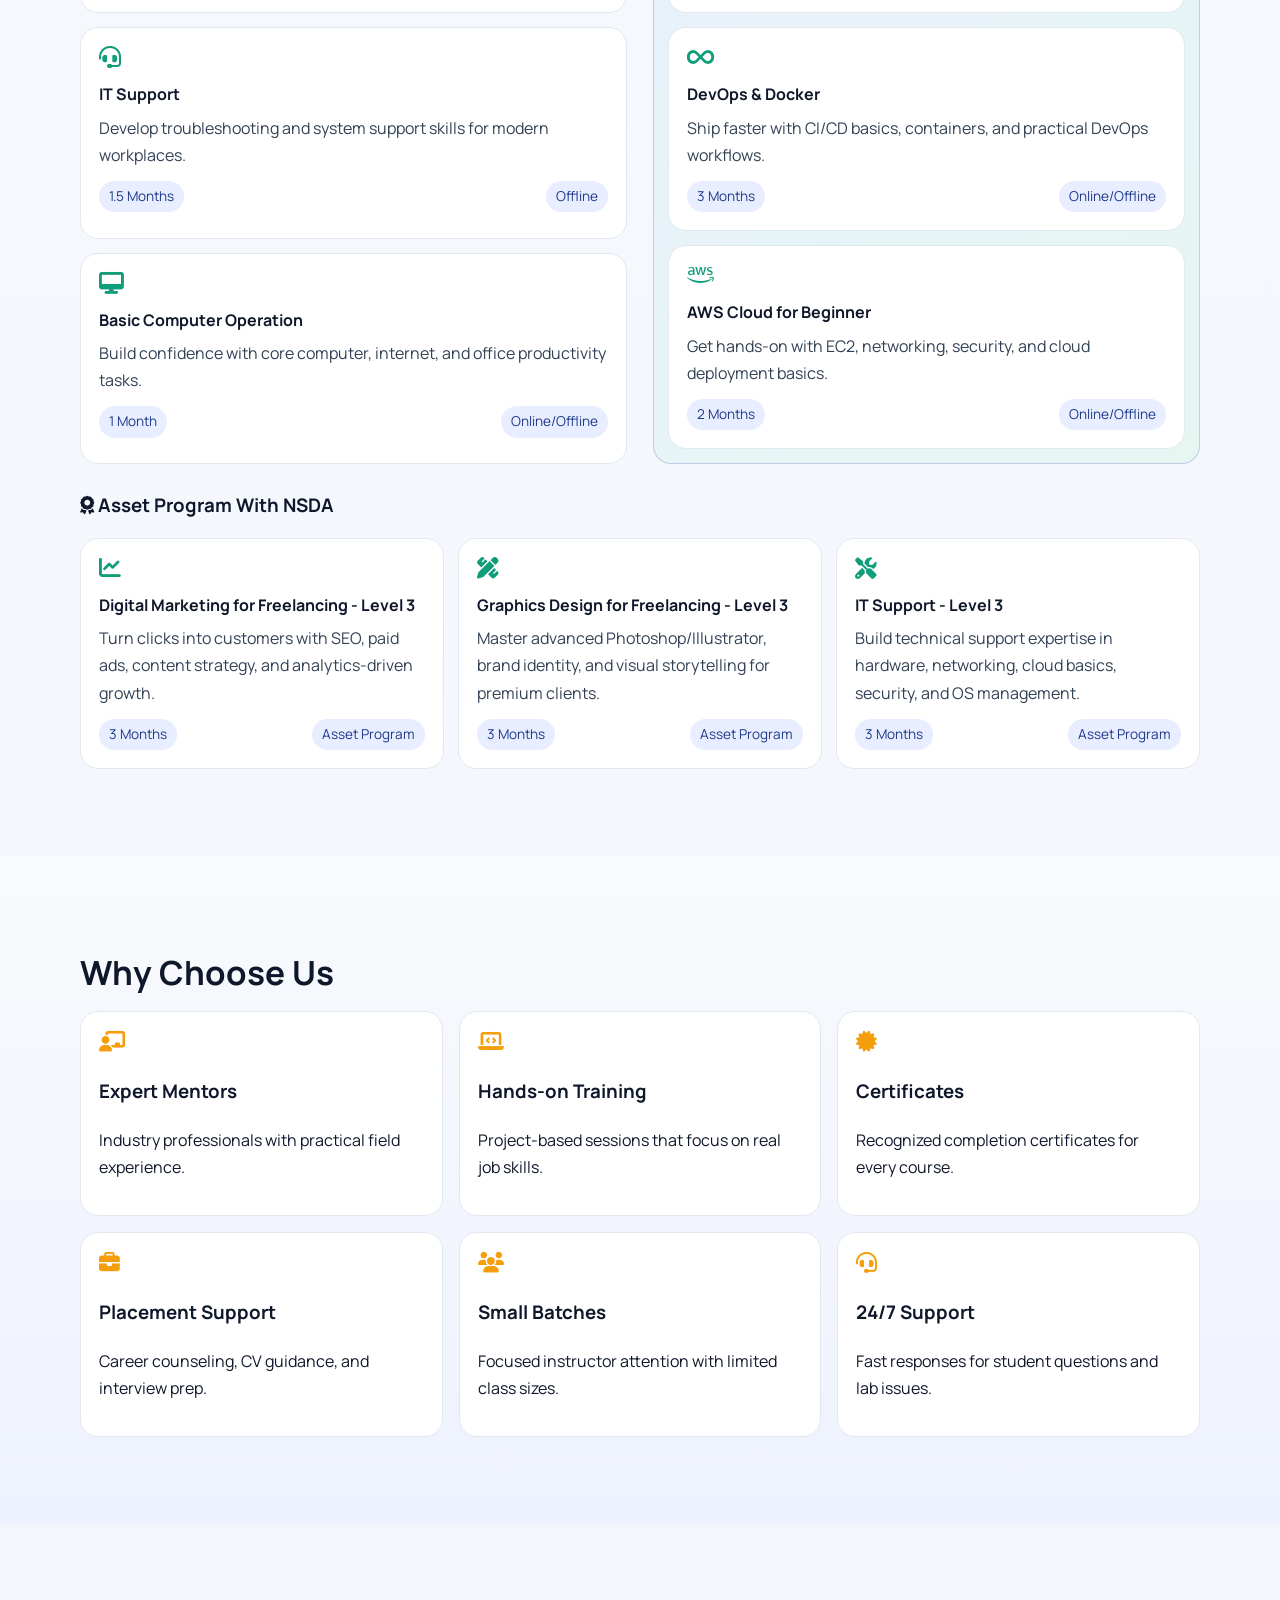
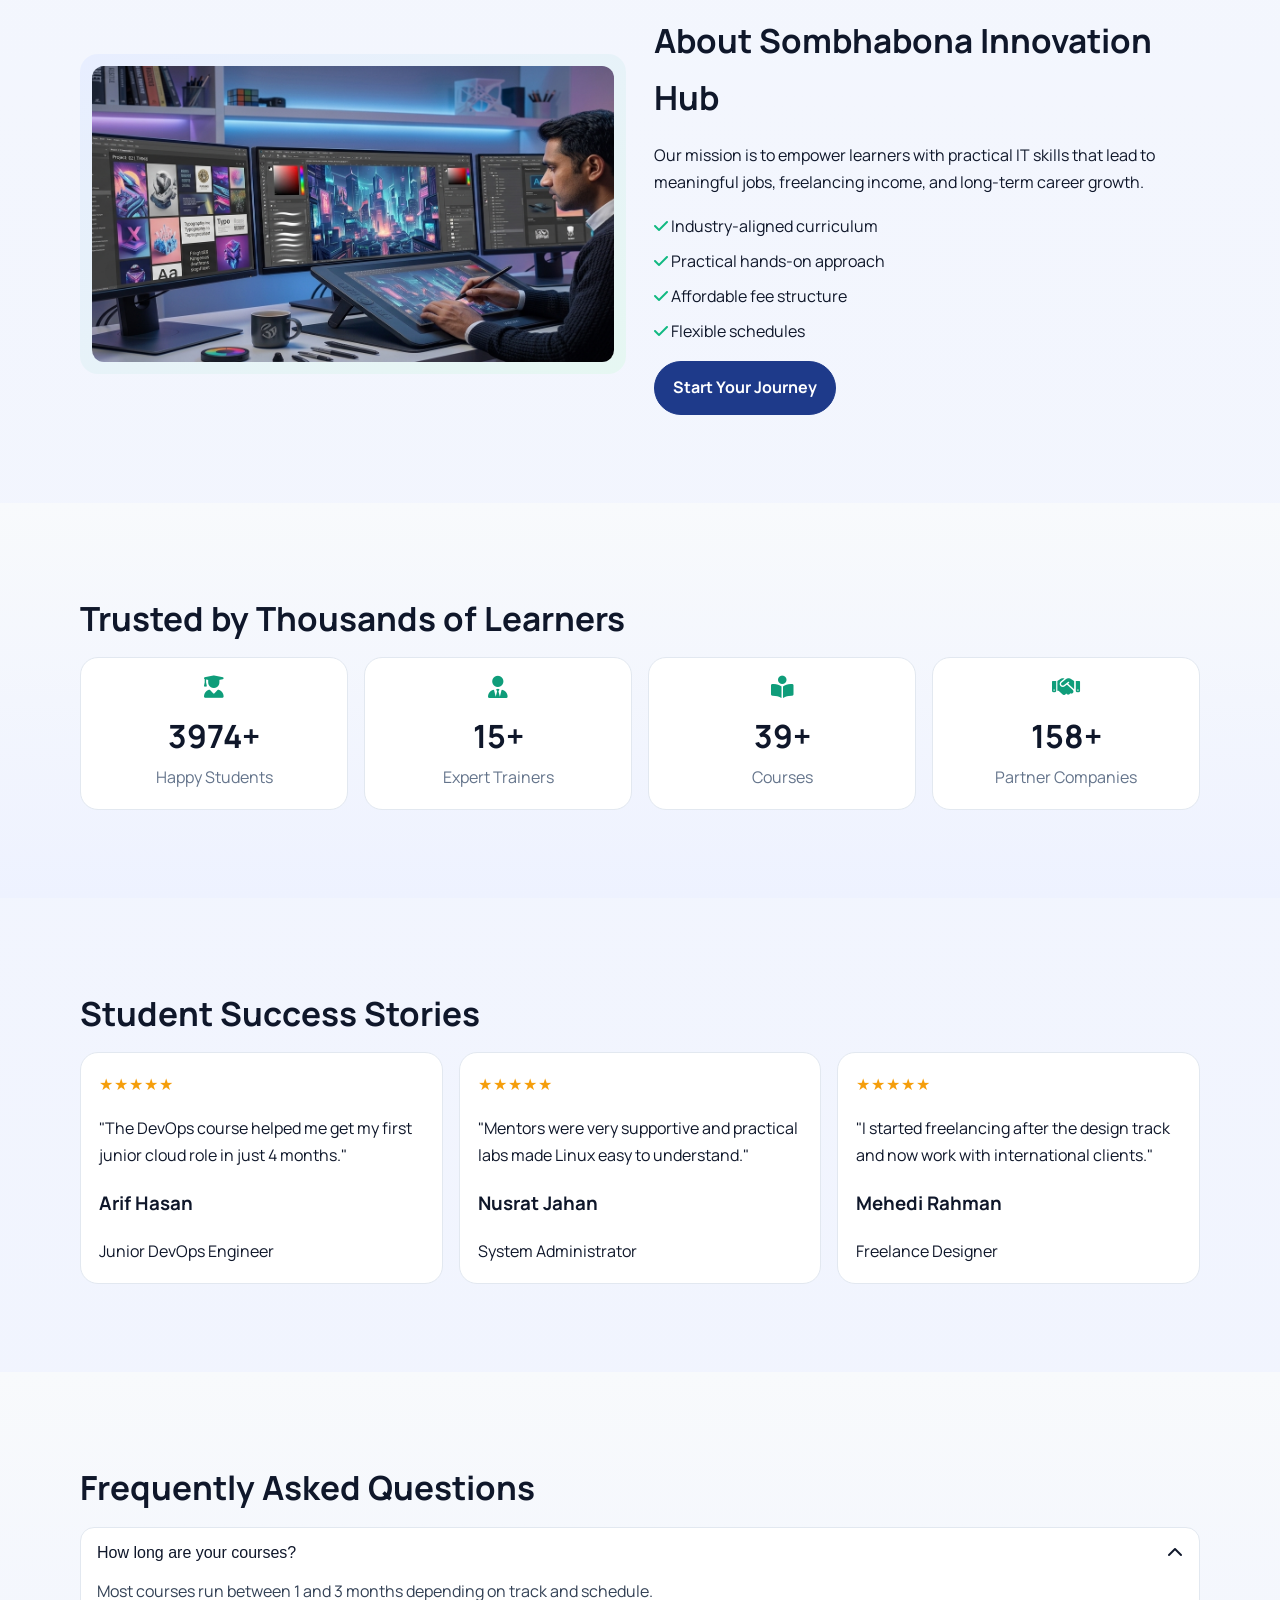
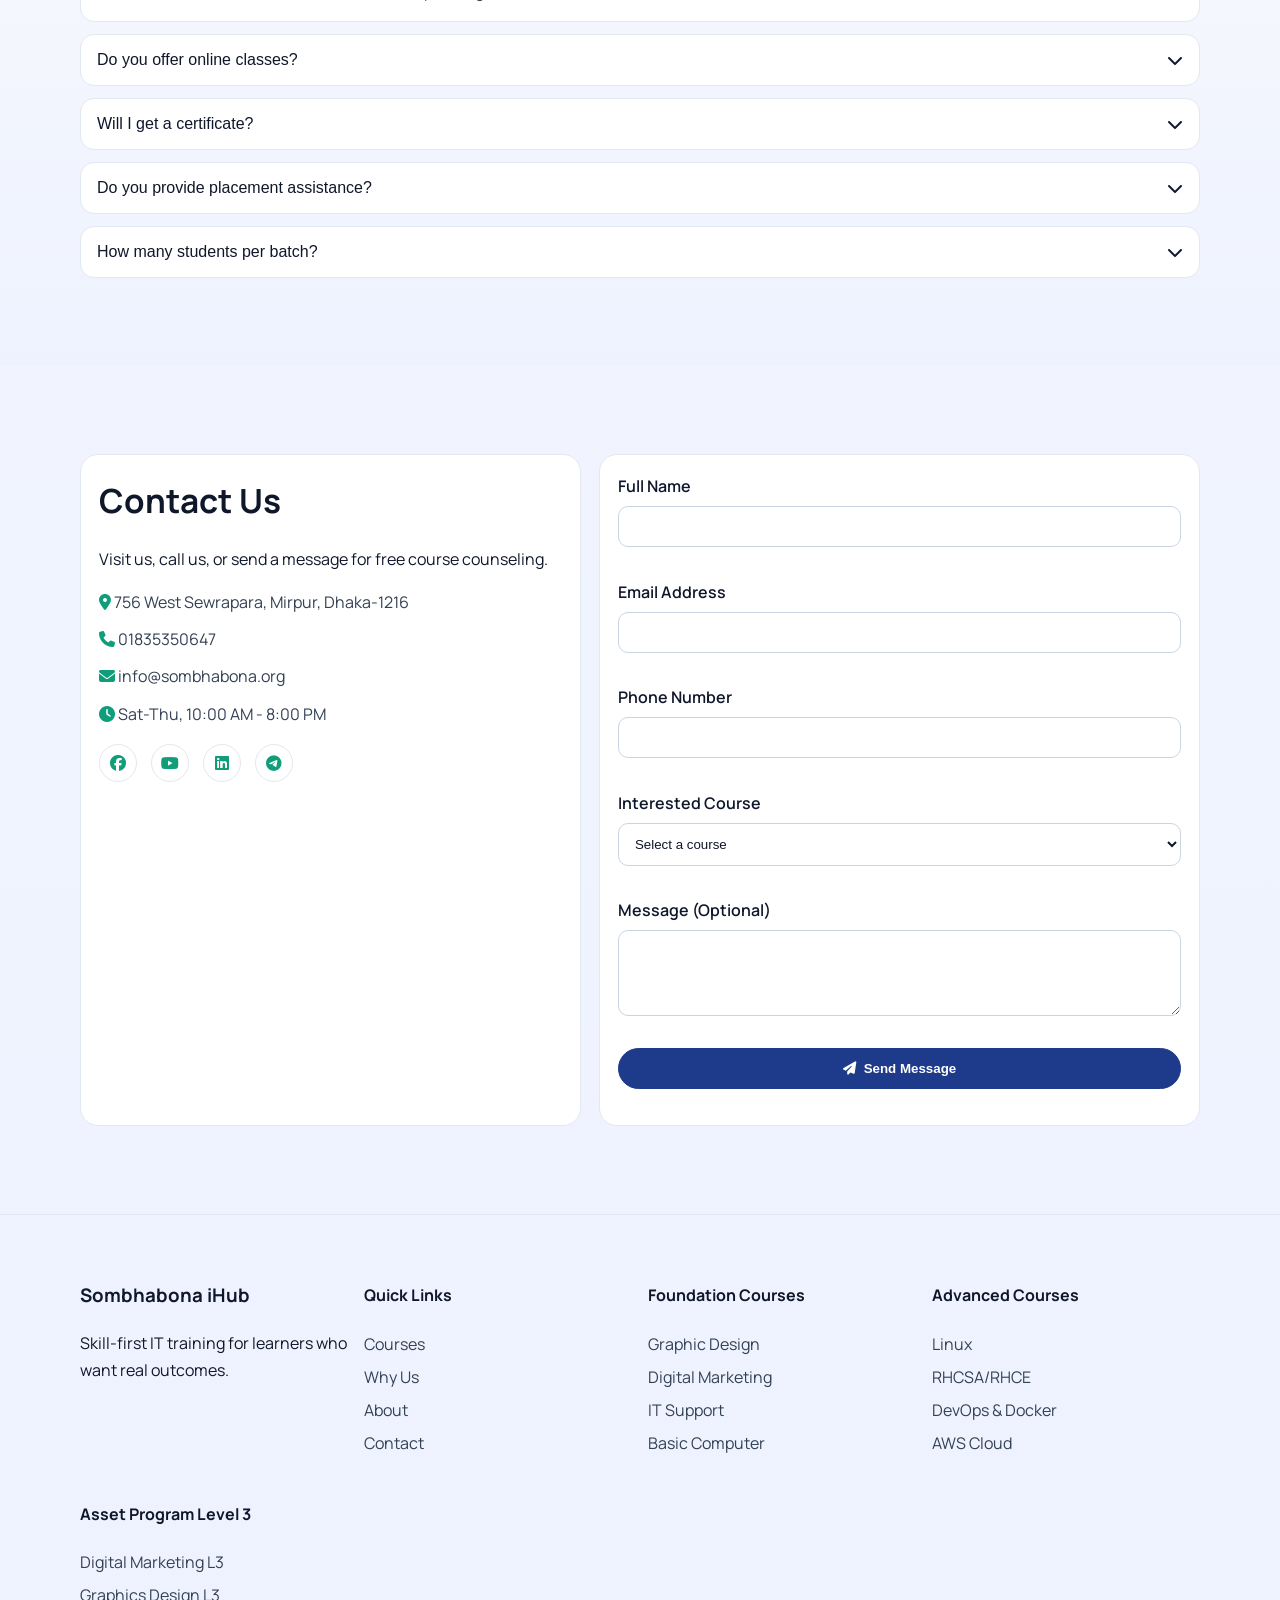
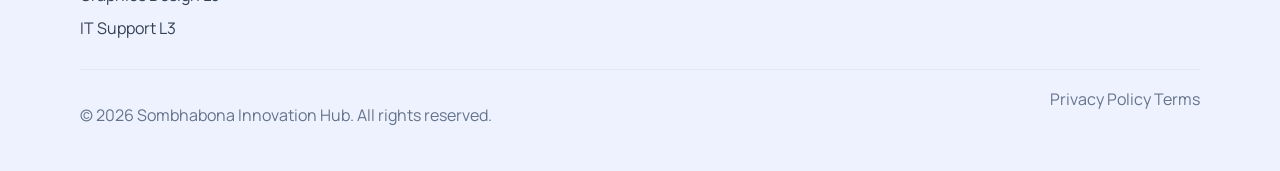
==== commit bfafe669: "Update" ====
--- a/index.html
+++ b/index.html
@@ -163,29 +163,31 @@
               </article>
             </div>
 
-            <div class="course-column">
+            <div class="course-column asset-program">
               <h3><i class="fa-solid fa-award"></i> Asset Program With NSDA</h3>
 
-              <article class="course-card">
-                <i class="fa-solid fa-chart-line"></i>
-                <h4>Digital Marketing for Freelancing - Level 3</h4>
-                <p>Turn clicks into customers with SEO, paid ads, content strategy, and analytics-driven growth.</p>
-                <div class="meta"><span>3 Months</span><span>Asset Program</span></div>
-              </article>
-
-              <article class="course-card">
-                <i class="fa-solid fa-pen-ruler"></i>
-                <h4>Graphics Design for Freelancing - Level 3</h4>
-                <p>Master advanced Photoshop/Illustrator, brand identity, and visual storytelling for premium clients.</p>
-                <div class="meta"><span>3 Months</span><span>Asset Program</span></div>
-              </article>
-
-              <article class="course-card">
-                <i class="fa-solid fa-screwdriver-wrench"></i>
-                <h4>IT Support - Level 3</h4>
-                <p>Build technical support expertise in hardware, networking, cloud basics, security, and OS management.</p>
-                <div class="meta"><span>3 Months</span><span>Asset Program</span></div>
-              </article>
+              <div class="asset-courses">
+                <article class="course-card">
+                  <i class="fa-solid fa-chart-line"></i>
+                  <h4>Digital Marketing for Freelancing - Level 3</h4>
+                  <p>Turn clicks into customers with SEO, paid ads, content strategy, and analytics-driven growth.</p>
+                  <div class="meta"><span>3 Months</span><span>Asset Program</span></div>
+                </article>
+
+                <article class="course-card">
+                  <i class="fa-solid fa-pen-ruler"></i>
+                  <h4>Graphics Design for Freelancing - Level 3</h4>
+                  <p>Master advanced Photoshop/Illustrator, brand identity, and visual storytelling for premium clients.</p>
+                  <div class="meta"><span>3 Months</span><span>Asset Program</span></div>
+                </article>
+
+                <article class="course-card">
+                  <i class="fa-solid fa-screwdriver-wrench"></i>
+                  <h4>IT Support - Level 3</h4>
+                  <p>Build technical support expertise in hardware, networking, cloud basics, security, and OS management.</p>
+                  <div class="meta"><span>3 Months</span><span>Asset Program</span></div>
+                </article>
+              </div>
             </div>
           </div>
         </div>
--- a/styles.css
+++ b/styles.css
@@ -298,10 +298,22 @@
   display: grid;
   gap: 26px;
   grid-template-columns: repeat(2, minmax(0, 1fr));
+  align-items: stretch;
 }
 
 .course-column h3 {
   margin: 0 0 16px;
+}
+
+.course-grid > .course-column:not(.asset-program) {
+  display: flex;
+  flex-direction: column;
+  gap: 14px;
+}
+
+.course-grid > .course-column:not(.asset-program) .course-card {
+  margin-bottom: 0;
+  flex: 1;
 }
 
 .course-card {
@@ -352,6 +364,21 @@
   border-radius: var(--radius);
   background: linear-gradient(145deg, var(--primary-light), var(--secondary-light));
   border: 1px solid rgba(30, 58, 138, 0.2);
+}
+
+.asset-courses {
+  display: grid;
+  grid-template-columns: repeat(3, minmax(0, 1fr));
+  gap: 14px;
+}
+
+.asset-program {
+  grid-column: 1 / -1;
+}
+
+.asset-program .course-card {
+  margin-bottom: 0;
+  height: 100%;
 }
 
 .feature-grid,
@@ -668,6 +695,10 @@
   .footer-grid,
   .contact-grid,
   .about-grid {
+    grid-template-columns: 1fr 1fr;
+  }
+
+  .asset-courses {
     grid-template-columns: 1fr 1fr;
   }
 }
@@ -707,6 +738,10 @@
     grid-template-columns: 1fr;
   }
 
+  .asset-courses {
+    grid-template-columns: 1fr;
+  }
+
   .section {
     padding: 70px 0;
   }
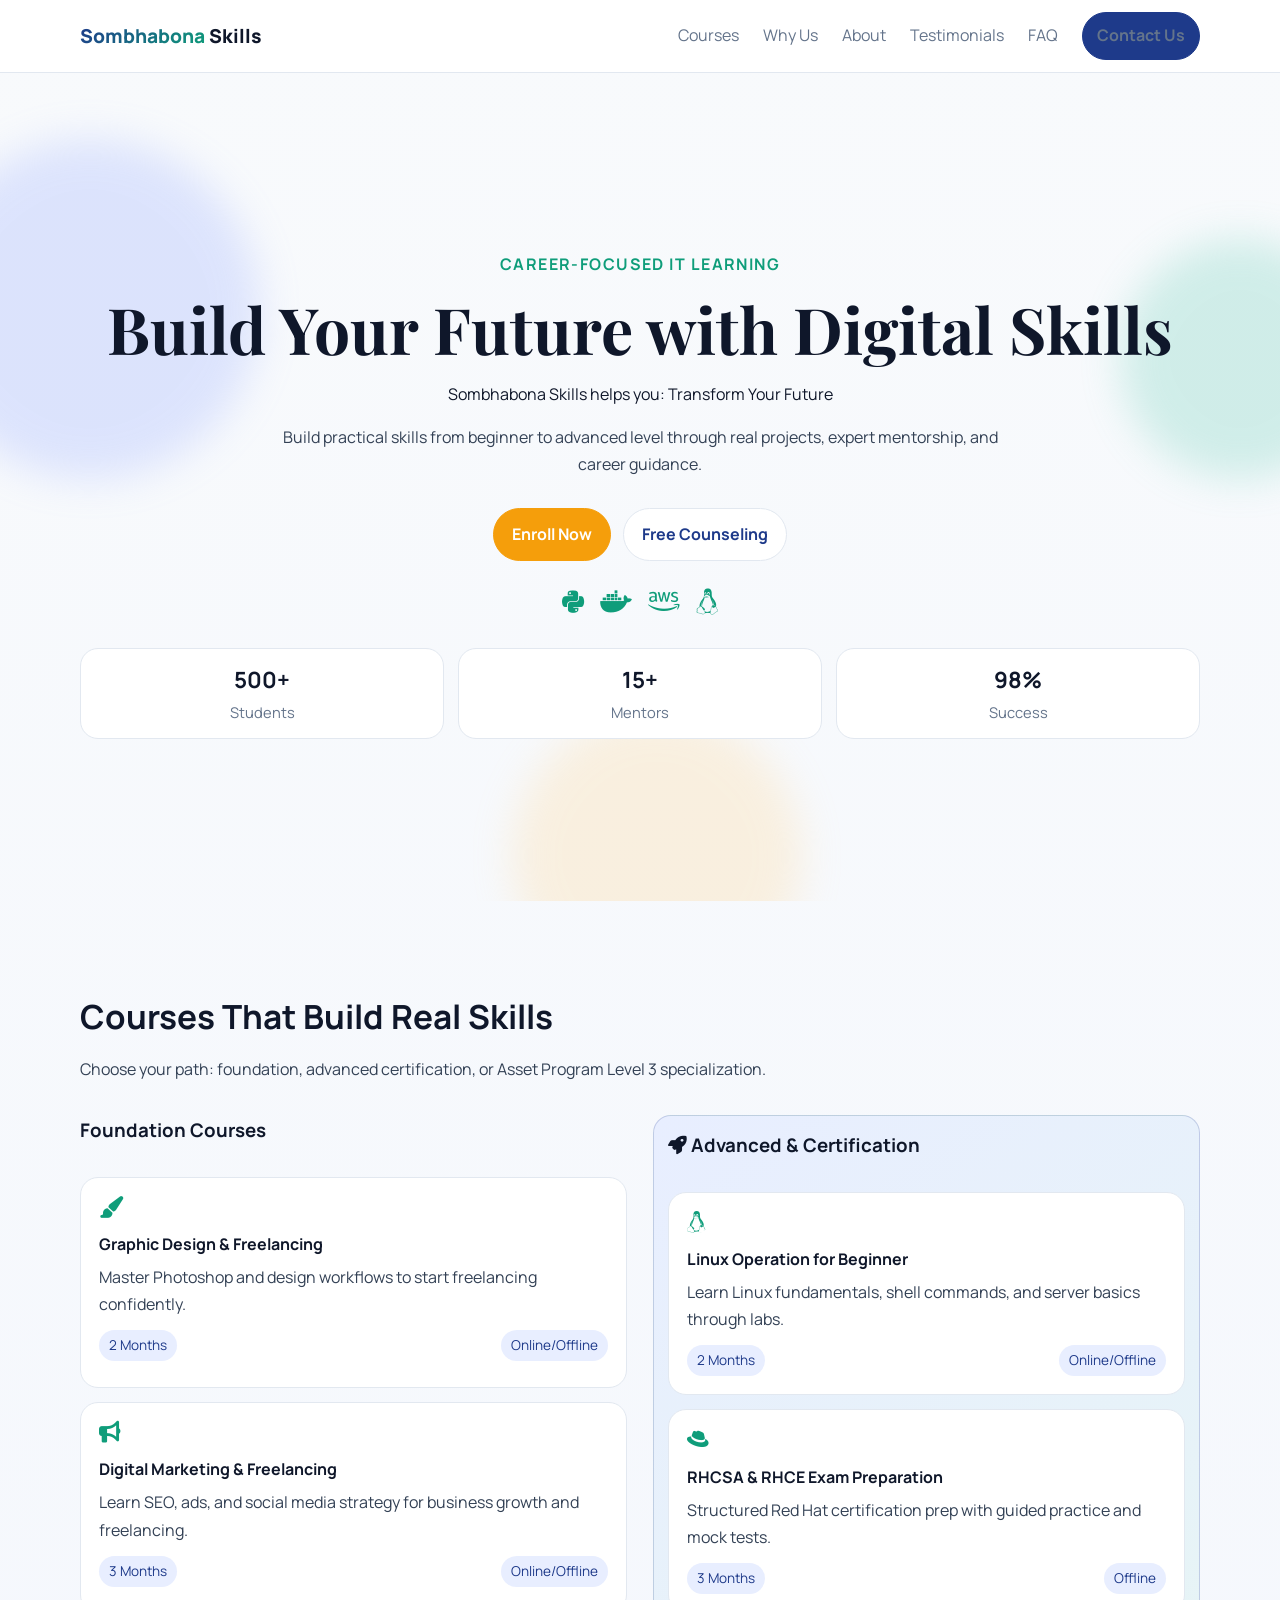
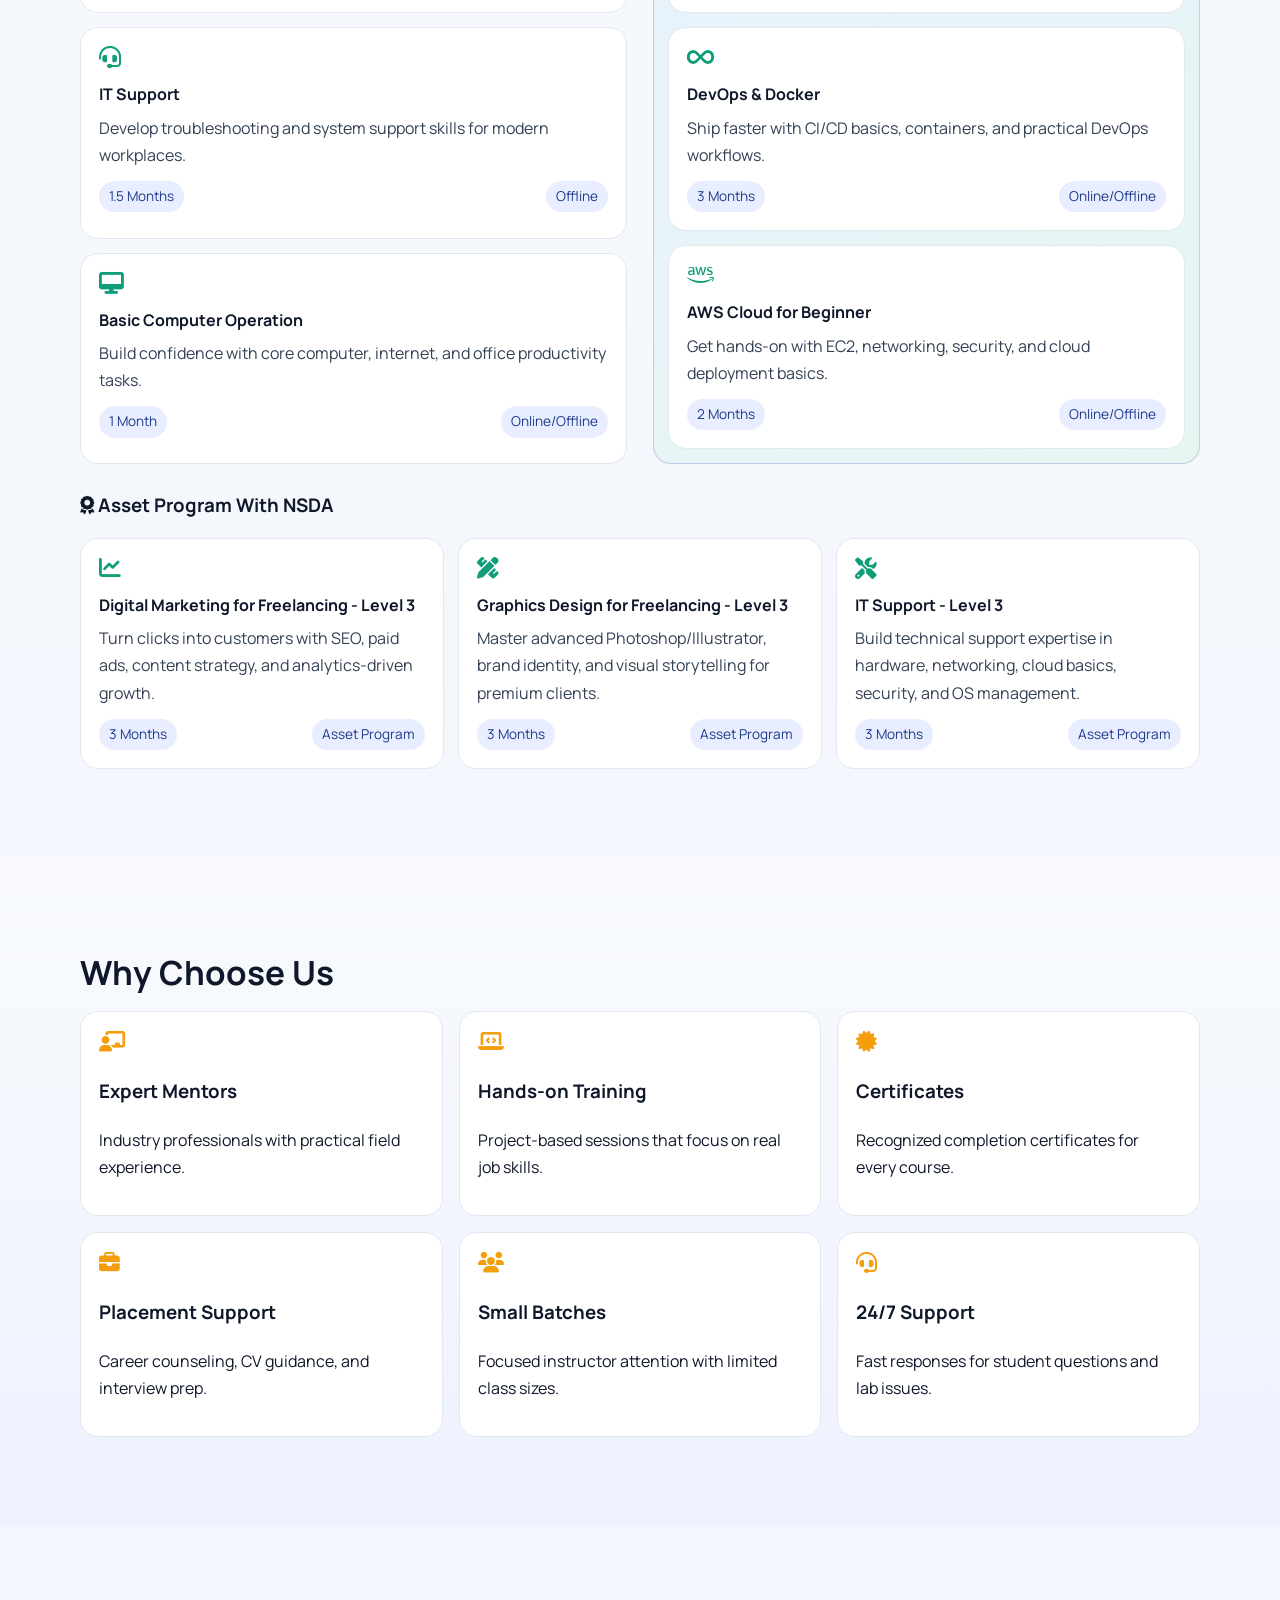
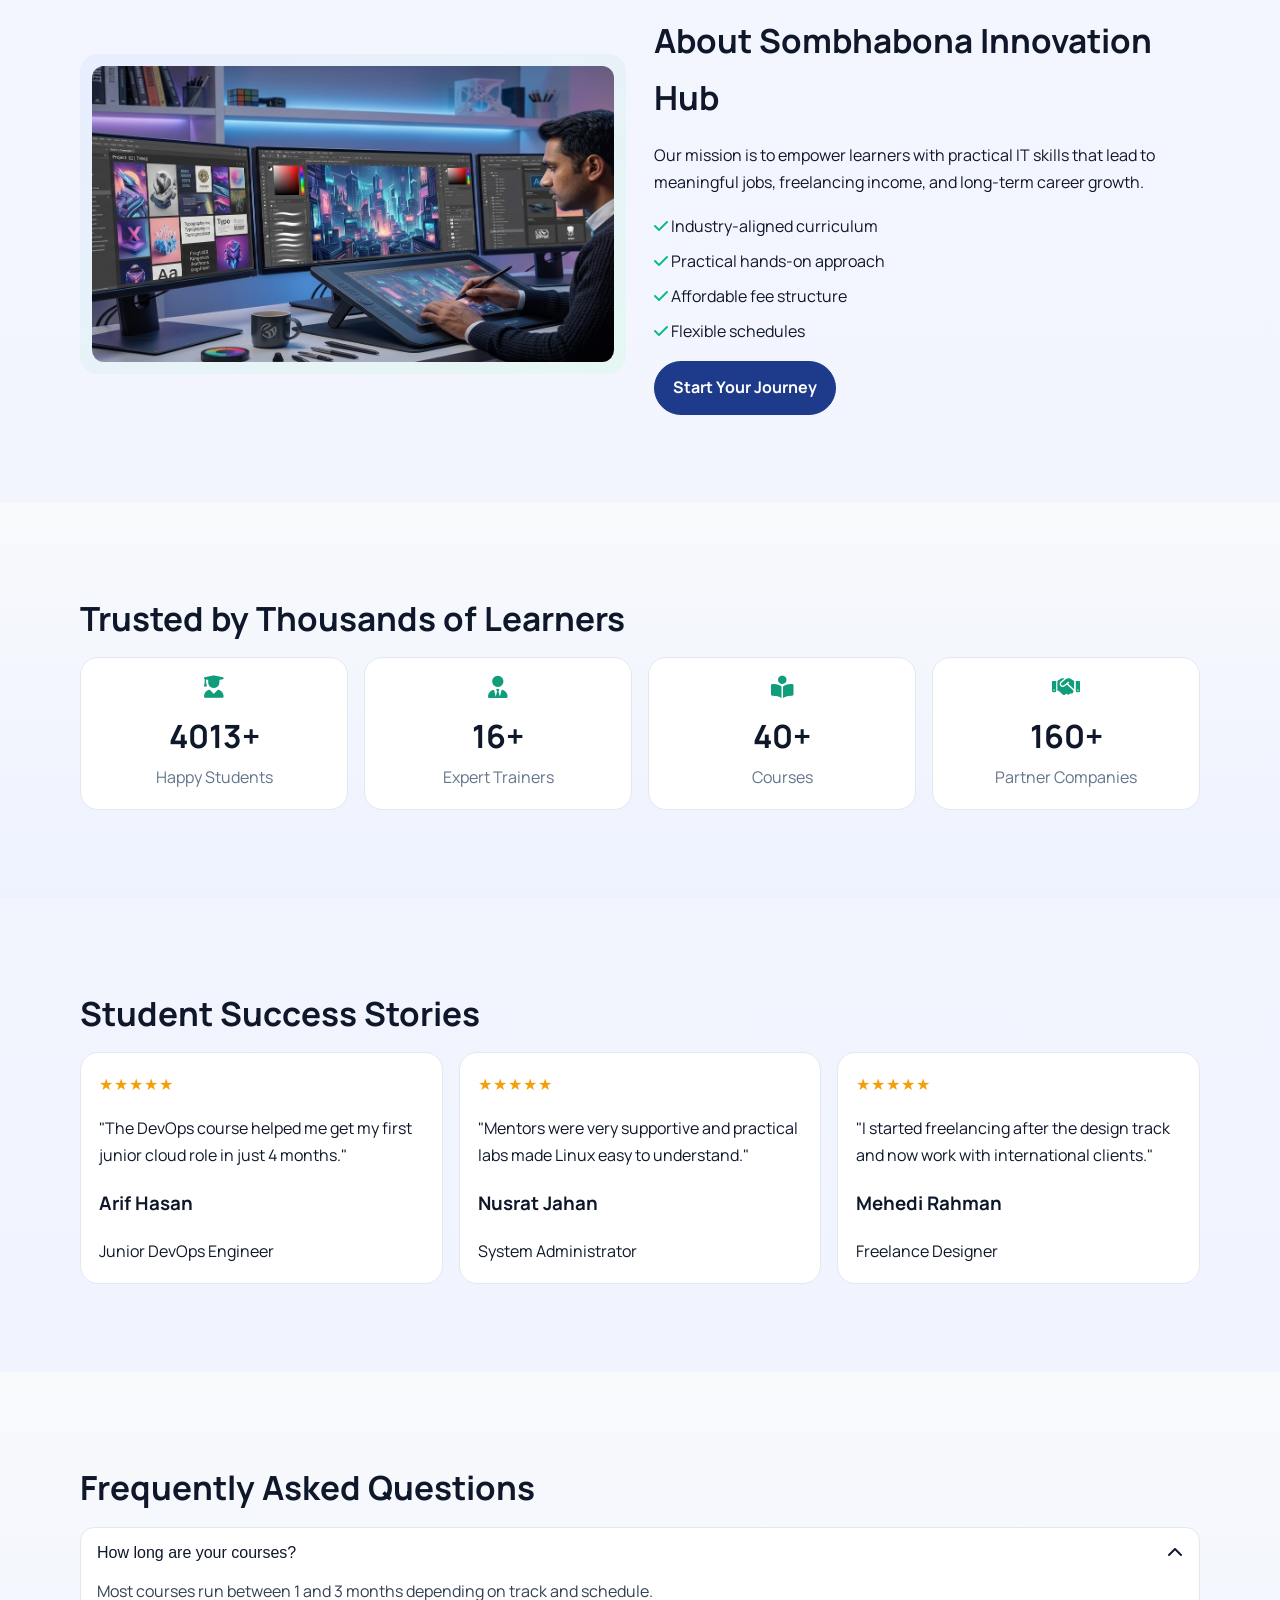
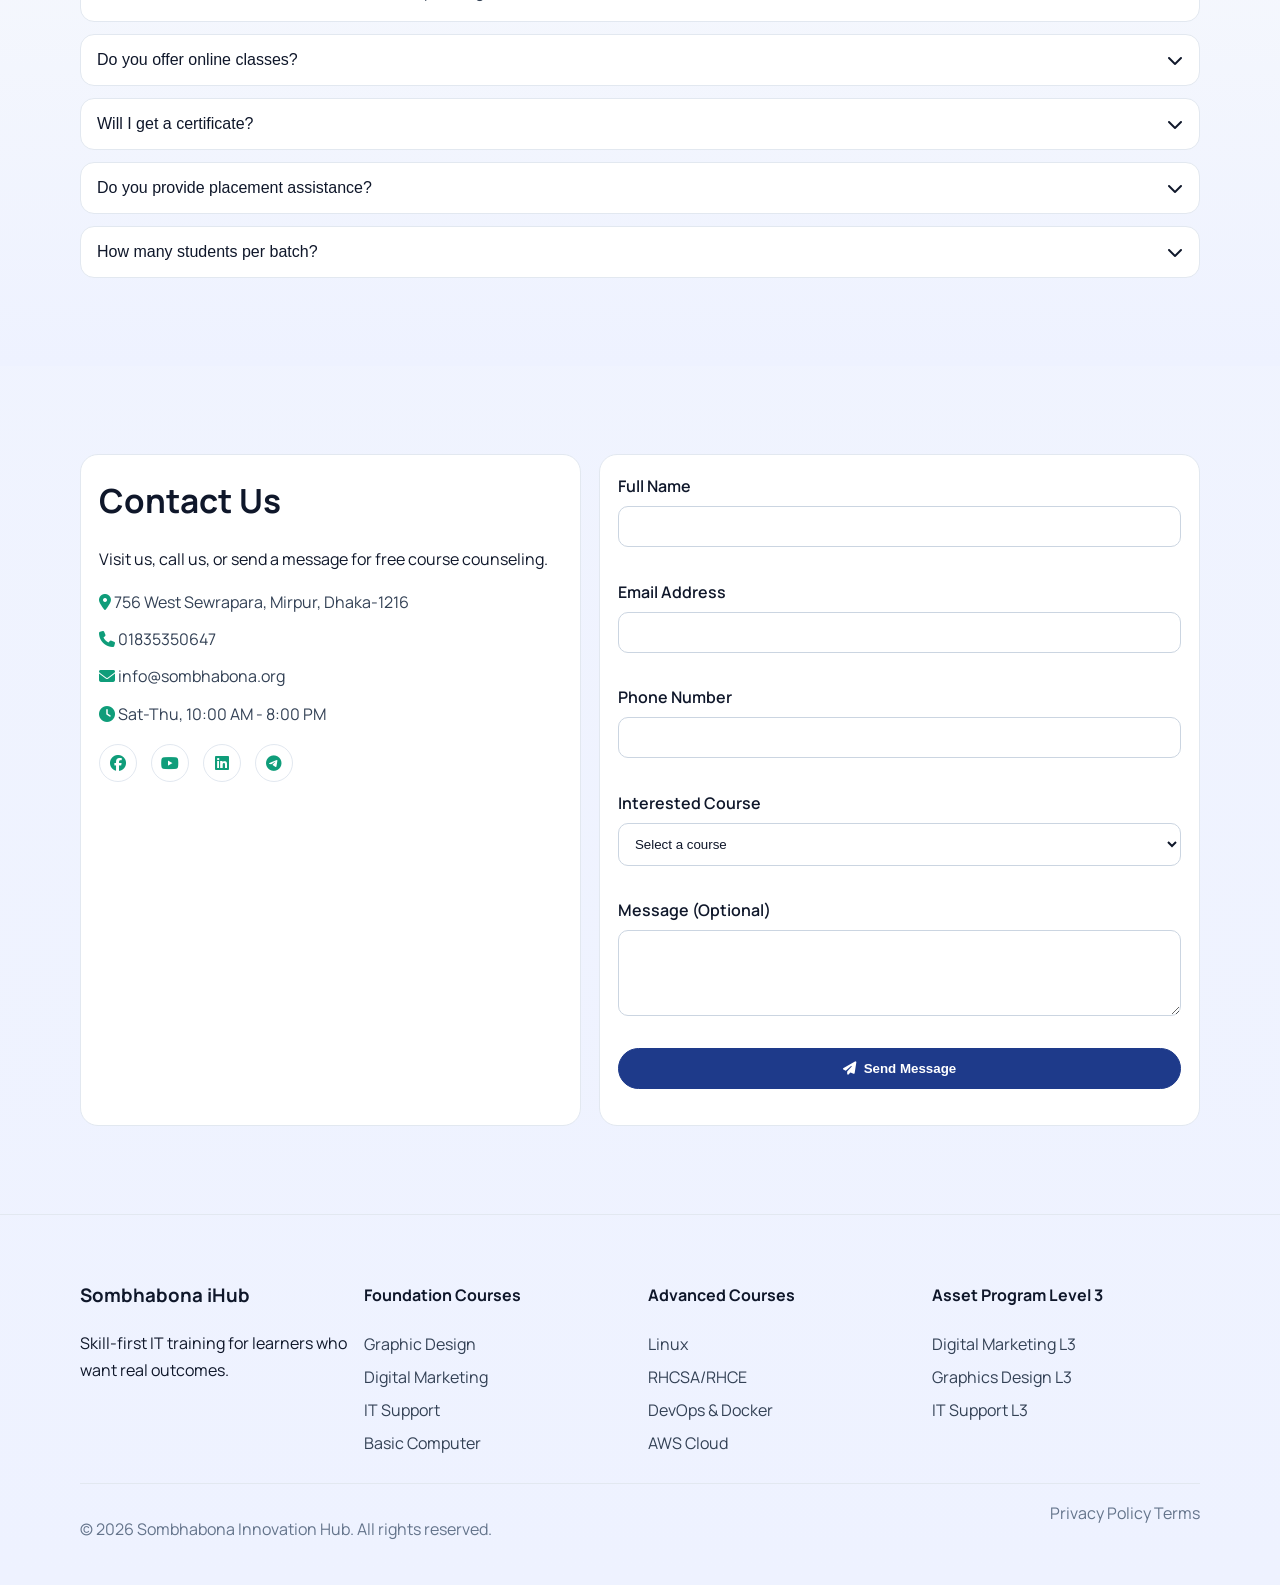
==== commit b5a2b44a: "Update" ====
--- a/index.html
+++ b/index.html
@@ -381,10 +381,6 @@
           <p>Skill-first IT training for learners who want real outcomes.</p>
         </div>
         <div>
-          <h4>Quick Links</h4>
-          <a href="#courses">Courses</a><a href="#features">Why Us</a><a href="#about">About</a><a href="#contact">Contact</a>
-        </div>
-        <div>
           <h4>Foundation Courses</h4>
           <a href="#courses">Graphic Design</a><a href="#courses">Digital Marketing</a><a href="#courses">IT Support</a><a href="#courses">Basic Computer</a>
         </div>
